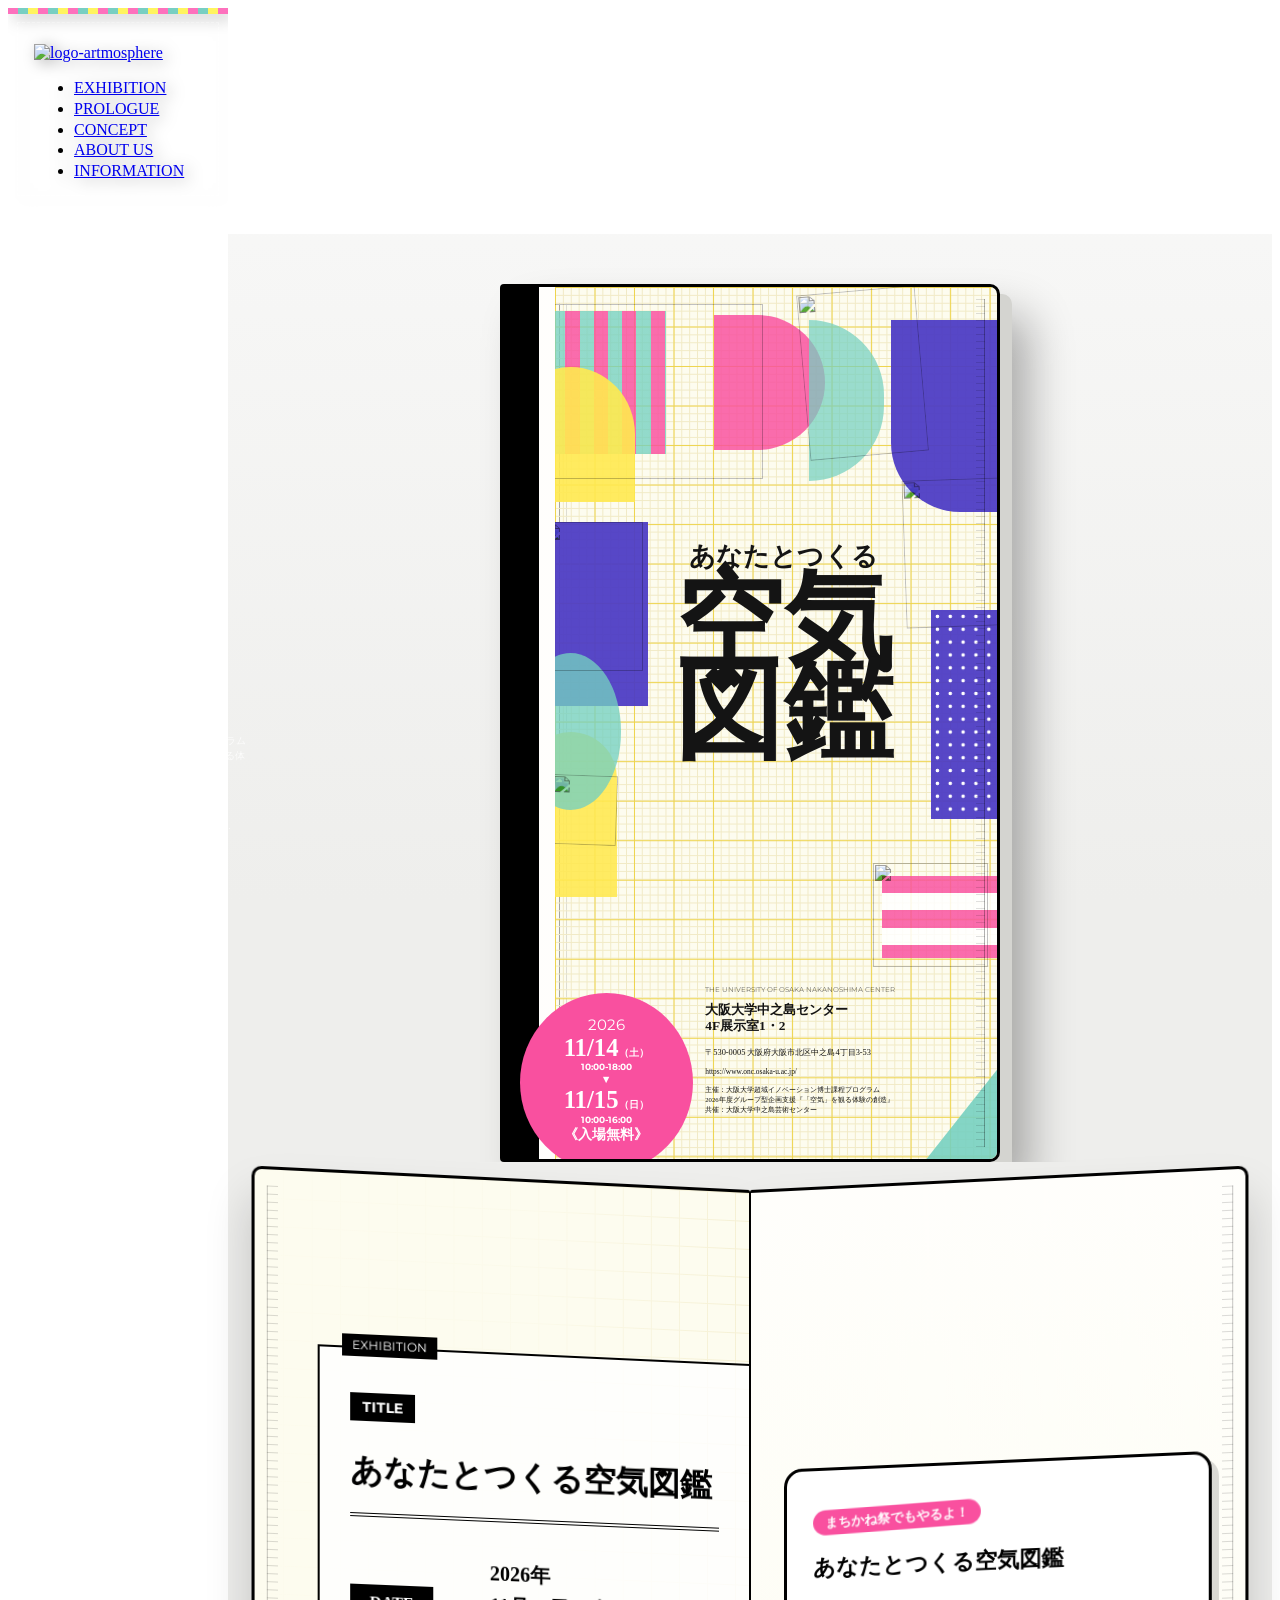
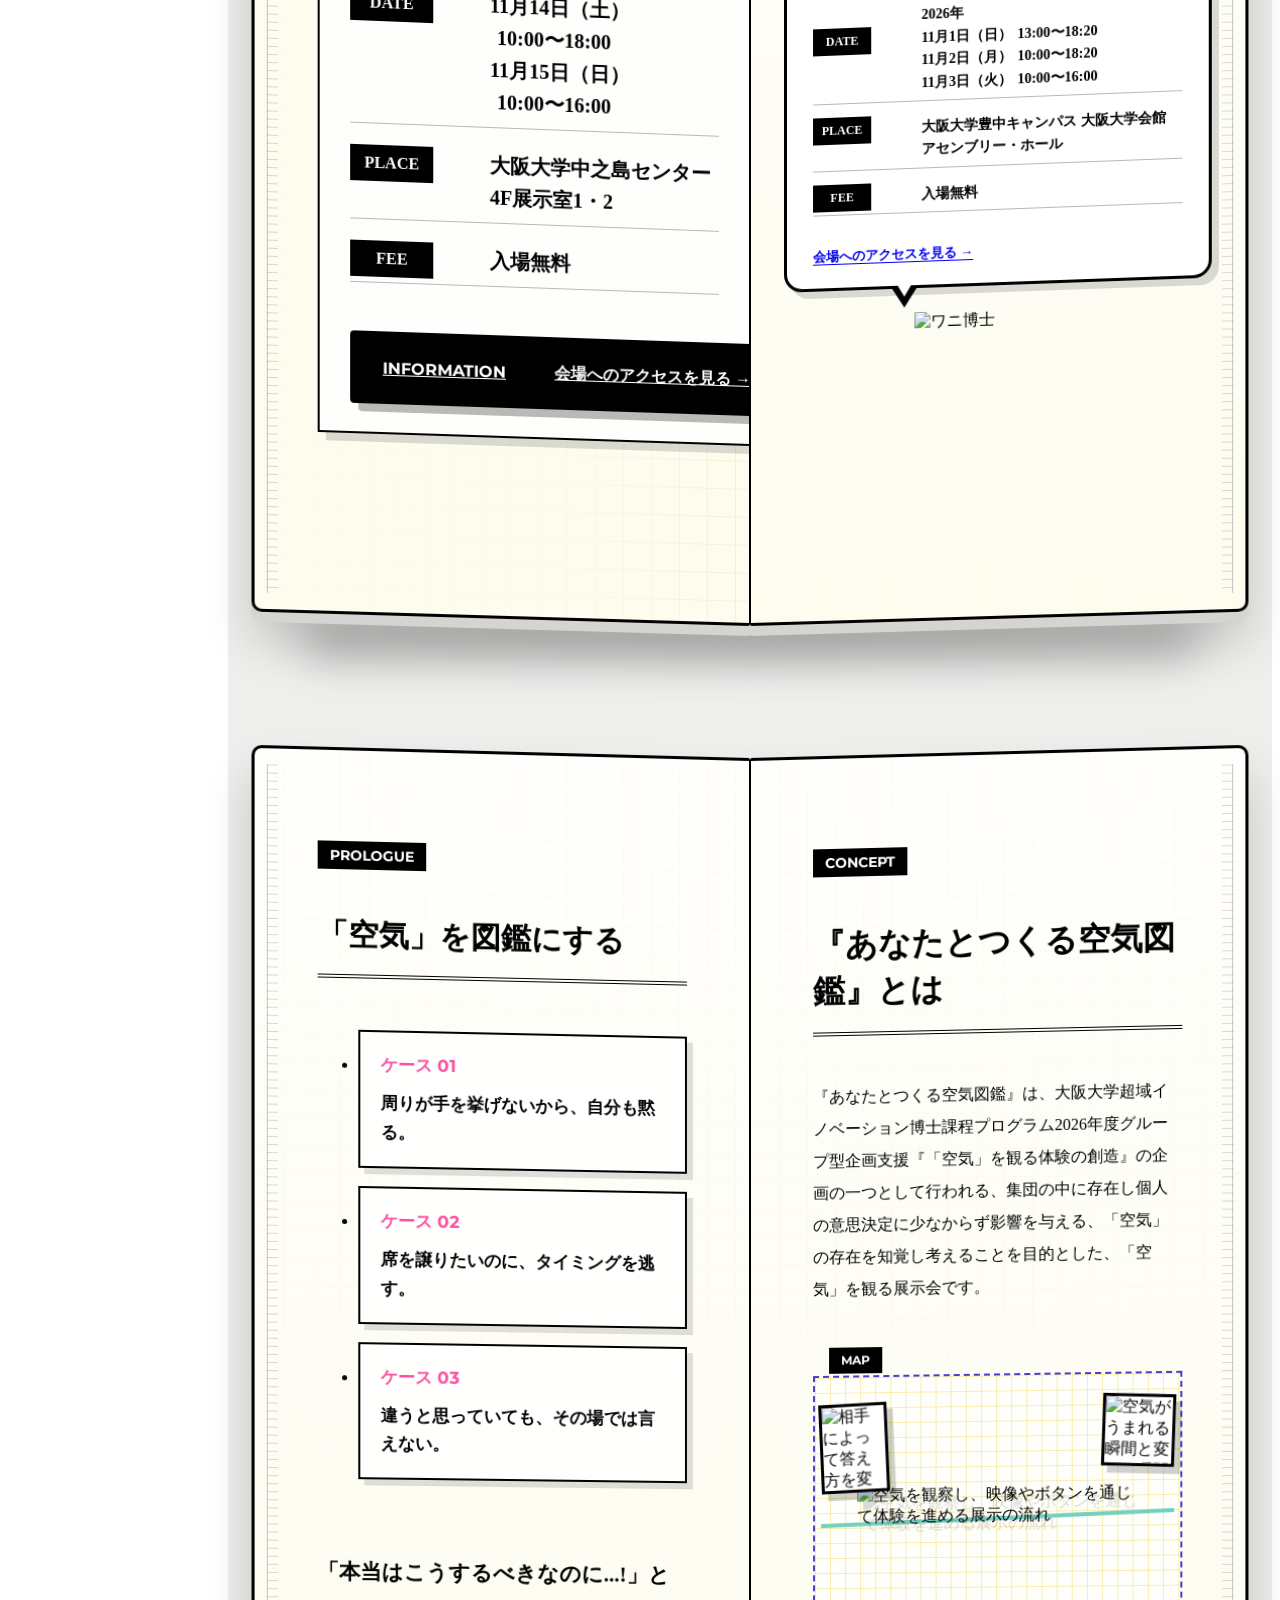
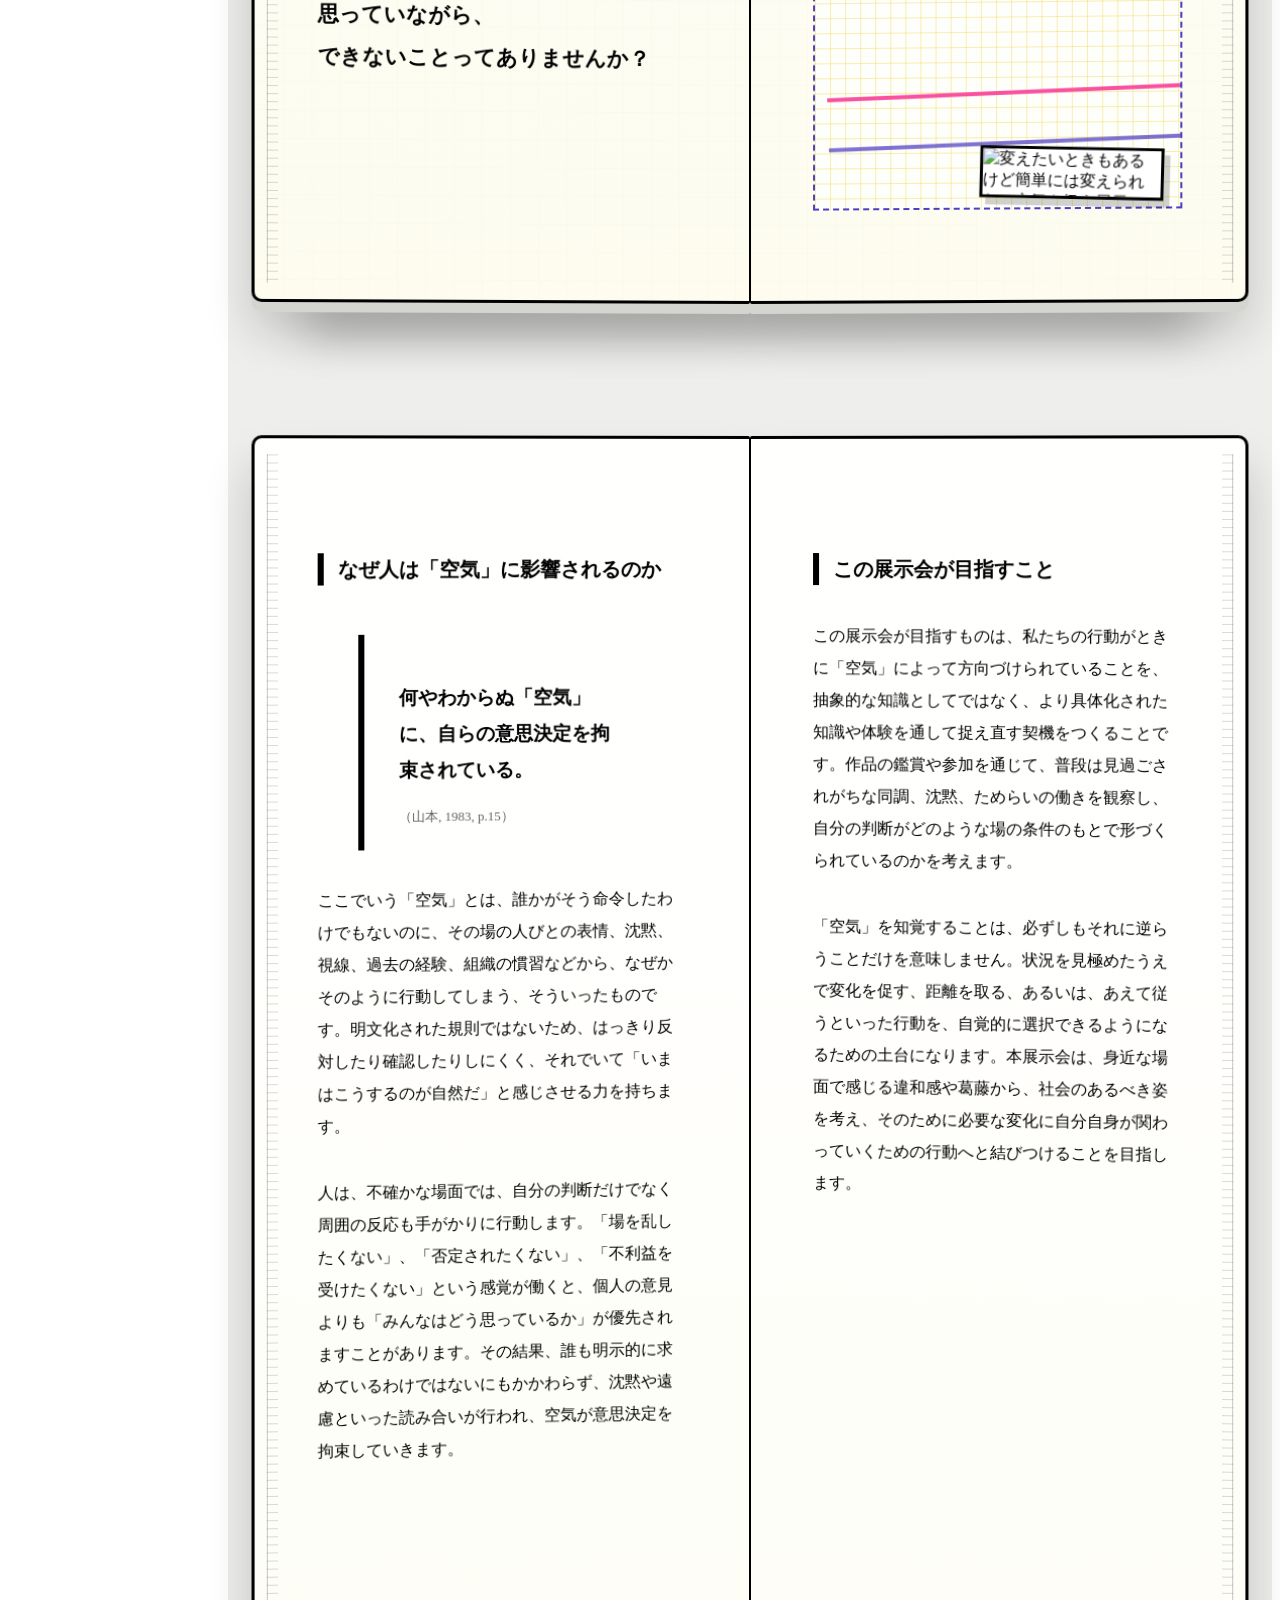
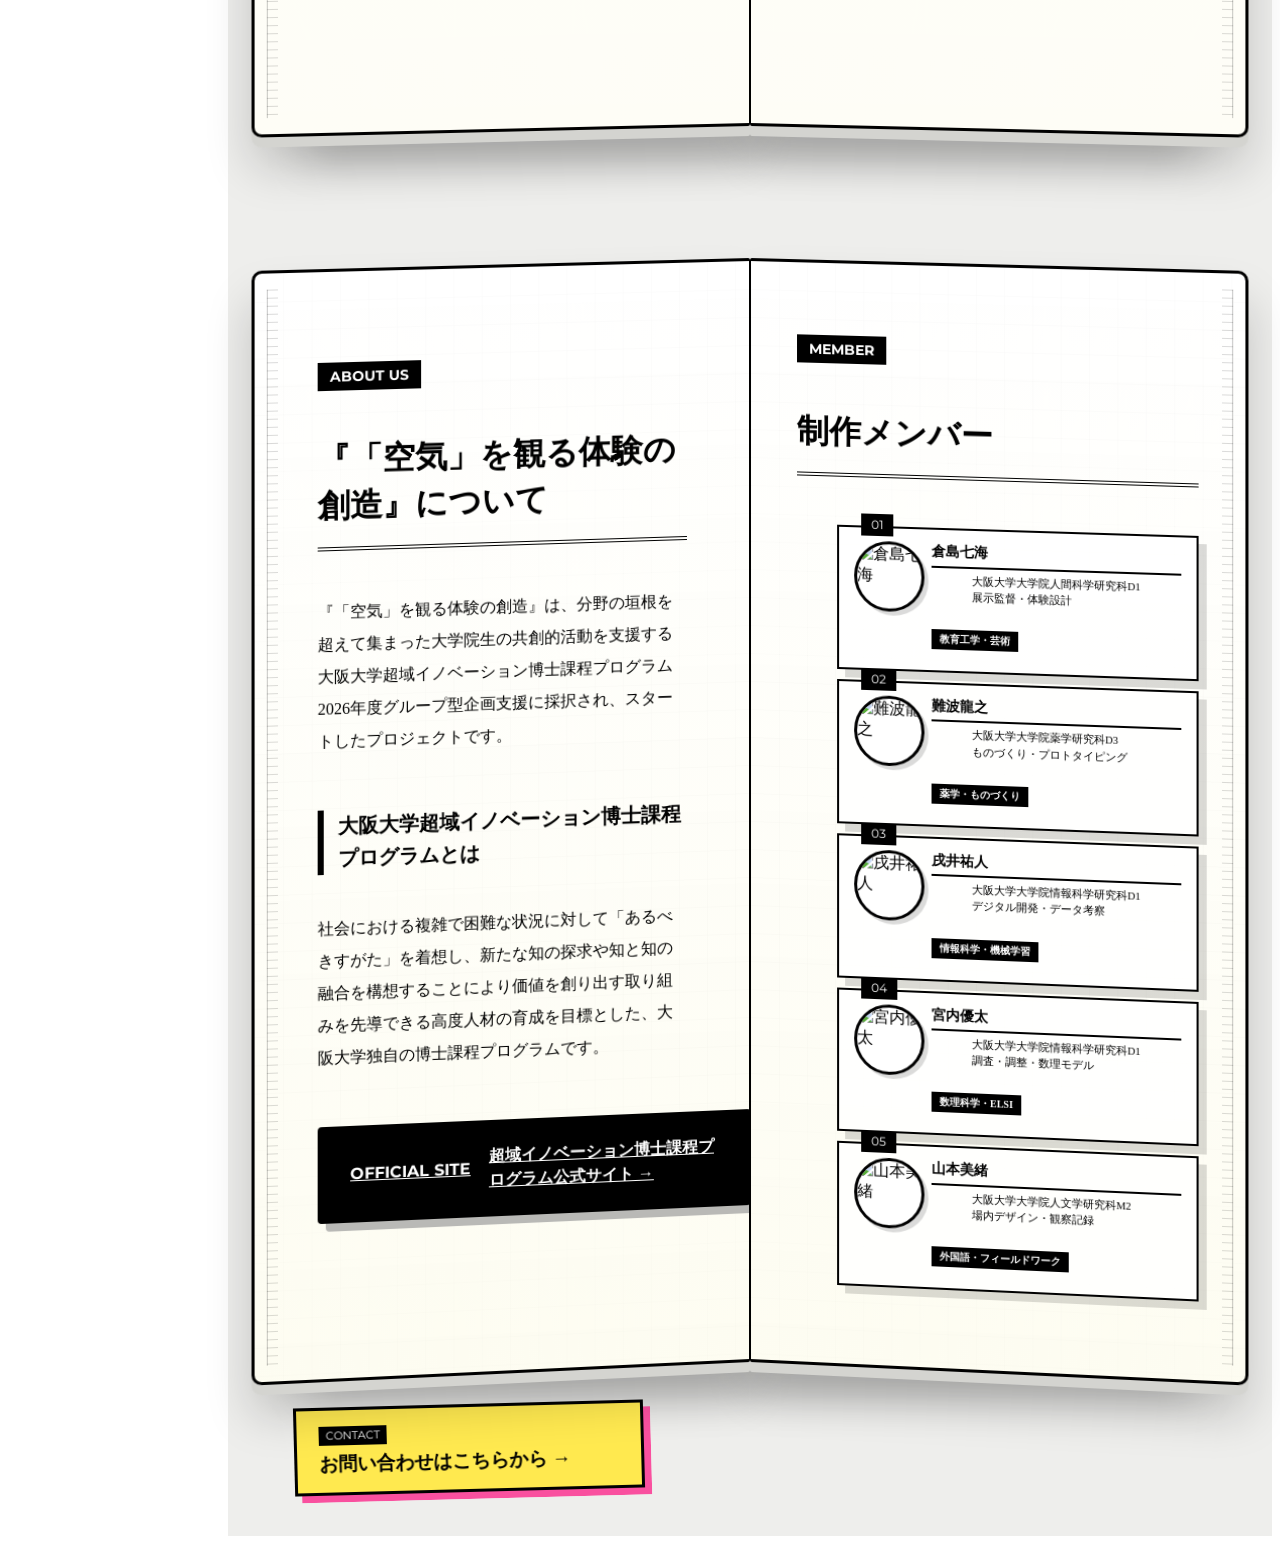
==== index.html @ 4d1f0ad1 "Update exhibition info and responsive layout" ====
<!DOCTYPE html>

<html>

    <head>
        <meta charset = "UTF-8">
        <title> あなたとつくる空気図鑑-トップページ-</title>
        <meta name = "description" content = "グループ型企画支援『「空気」を観る体験の創造』で開催する展示会「あなたとつくる空気図鑑」告知用HPのトップページです。2026年11月14日10:00〜18:00、15日10:00〜16:00、大阪大学中之島センター4F展示室1・2にて入場無料で開催します。">
        <meta name = "viewport" content = "width=device-width">
        <script src = "./js/scroll-reveal.js"></script>
        <script src = "./js/upcoming-event.js" defer></script>
        <link href = "./css/common.css" rel = "stylesheet">
        <link href = "./css/book.css" rel = "stylesheet">
        <link href = "./css/concept.css" rel = "stylesheet">
        <link href = "./css/index.css" rel = "stylesheet">
        <link rel = "preconnect" href = "https://fonts.googleapis.com">
        <link rel = "preconnect" href = "https://fonts.gstatic.com" crossorigin>
        <link href = "https://fonts.googleapis.com/css2?family=Montserrat:wght@700&display=swap" rel = "stylesheet">
    </head>

    <body>
        <header class = "header">
            <div class = "header-inner">
                <a class = "header-logo" href = "./index.html">
                    <img src = "./images/common/logo.png" alt = "logo-artmosphere">
                </a>
                <div class = "header-menu">
                    <nav class = "menu">
                        <ul>
                            <li><a href = "#exhibition">EXHIBITION</a></li>
                            <li><a href = "#prologue">PROLOGUE</a></li>
                            <li><a href = "#concept">CONCEPT</a></li>
                            <li><a href = "#about">ABOUT US</a></li>
                            <li><a href = "./info.html">INFORMATION</a></li>
                        </ul>
                    </nav>
                </div>
            </div>
        </header>
        <main class = "main has-open-book">
            <!-- 表紙。本のページの形は保ったまま、中身を告知ポスターの版面にしている -->
            <div class = "first-view">
                <div class = "book-page poster-page">
                    <div class = "poster-art" aria-hidden = "true">
                        <span class = "poster-shape shape-top-stripe"></span>
                        <span class = "poster-shape shape-top-yellow"></span>
                        <span class = "poster-shape shape-top-pink"></span>
                        <span class = "poster-shape shape-top-teal"></span>
                        <span class = "poster-shape shape-top-purple"></span>
                        <span class = "poster-shape shape-left-purple"></span>
                        <span class = "poster-shape shape-left-teal"></span>
                        <span class = "poster-shape shape-left-yellow"></span>
                        <span class = "poster-shape shape-right-dots"></span>
                        <span class = "poster-shape shape-bottom-stripe"></span>
                        <span class = "poster-shape shape-bottom-teal"></span>
                        <figure class = "poster-figure figure-crowd">
                            <img src = "./images/index/ピンク 黄色 紫 ポップ カラフル 子供向け 工作 アート展 ポスター A3.png" alt = "">
                        </figure>
                        <figure class = "poster-figure figure-raised-hands">
                            <img src = "./images/index/ピンク 黄色 紫 ポップ カラフル 子供向け 工作 アート展 ポスター A3 (1).png" alt = "">
                        </figure>
                        <figure class = "poster-figure figure-stairs">
                            <img src = "./images/index/ピンク 黄色 紫 ポップ カラフル 子供向け 工作 アート展 ポスター A3 (2).png" alt = "">
                        </figure>
                        <figure class = "poster-figure figure-phone">
                            <img src = "./images/index/ピンク 黄色 紫 ポップ カラフル 子供向け 工作 アート展 ポスター A3 (3).png" alt = "">
                        </figure>
                        <figure class = "poster-figure figure-sign">
                            <img src = "./images/index/ピンク 黄色 紫 ポップ カラフル 子供向け 工作 アート展 ポスター A3 (4).png" alt = "">
                        </figure>
                        <figure class = "poster-figure figure-line">
                            <img src = "./images/index/ピンク 黄色 紫 ポップ カラフル 子供向け 工作 アート展 ポスター A3 (5).png" alt = "">
                        </figure>
                    </div>
                    <h1 class = "poster-title">
                        <span class = "poster-title-small">あなたとつくる</span>
                        <span class = "poster-title-main">
                            <span>空</span>
                            <span>気</span>
                            <span>図</span>
                            <span>鑑</span>
                        </span>
                    </h1>
                    <div class = "poster-bottom">
                        <div class = "upcoming-event" hidden>
                            <span class = "upcoming-event-label">NEXT EVENT</span>
                            <strong class = "upcoming-event-title"></strong>
                            <span class = "upcoming-event-countdown"></span>
                        </div>
                        <div class = "poster-date">
                            <span class = "poster-date-year">2026</span>
                            <span class = "poster-date-day">11/14<small>（土）</small></span>
                            <span class = "poster-date-time">10:00-18:00</span>
                            <span class = "poster-date-arrow" aria-hidden = "true">▼</span>
                            <span class = "poster-date-day">11/15<small>（日）</small></span>
                            <span class = "poster-date-time">10:00-16:00</span>
                            <span class = "poster-date-free">《入場無料》</span>
                        </div>
                        <div class = "poster-info">
                            <p class = "poster-info-en">THE UNIVERSITY OF OSAKA NAKANOSHIMA CENTER</p>
                            <p class = "poster-info-venue">大阪大学中之島センター<br>4F展示室1・2</p>
                            <p class = "poster-info-address">〒530-0005 大阪府大阪市北区中之島4丁目3-53</p>
                            <p class = "poster-info-url">https://www.onc.osaka-u.ac.jp/</p>
                            <p class = "poster-info-host">主催：大阪大学超域イノベーション博士課程プログラム<br>
                                2026年度グループ型企画支援『「空気」を観る体験の創造』<br>
                                共催：大阪大学中之島芸術センター</p>
                        </div>
                    </div>
                </div>
            </div>
            <section class = "open-book-sequence integrated-book concept-book" aria-label = "展示会の概要">
                <!-- メインの告知。data-primary が付いた回をカウントダウンの対象にする -->
                <article class = "book-spread event-spread" id = "exhibition">
                    <div class = "spread-page spread-page-left event-main-page" id = "event-final" data-primary
                         data-event-name = "あなたとつくる空気図鑑" data-start-date = "2026-11-14" data-end-date = "2026-11-15">
                        <div class = "book-card info-text" data-tag = "EXHIBITION">
                            <p class = "page-label"><strong>TITLE</strong></p>
                            <h2 class = "book-heading">あなたとつくる空気図鑑</h2>
                            <dl class = "spec-list">
                                <div>
                                    <dt>DATE</dt>
                                    <dd><span class = "date-label">2026年<br>11月14日（土）</span><span class = "date-time">10:00〜18:00</span><br>
                                        <span class = "date-label">11月15日（日）</span><span class = "date-time">10:00〜16:00</span></dd>
                                </div>
                                <div>
                                    <dt>PLACE</dt>
                                    <dd>大阪大学中之島センター 4F展示室1・2</dd>
                                </div>
                                <div>
                                    <dt>FEE</dt>
                                    <dd>入場無料</dd>
                                </div>
                            </dl>
                            <a class = "stamp-link" href = "./info.html#venue-nakanoshima">
                                <span>INFORMATION</span>
                                <strong>会場へのアクセスを見る</strong>
                            </a>
                        </div>
                    </div>
                    <!-- サブの告知。メインの次のページに、ワニ博士の吹き出しとして配置する -->
                    <div class = "spread-page spread-page-right event-sub-page" id = "event-second"
                         data-event-name = "ワニ博士！「空気」について教えて！ in まちかね祭" data-start-date = "2026-11-01" data-end-date = "2026-11-03">
                        <div class = "sub-event">
                            <div class = "sub-event-balloon">
                                <p class = "sub-event-shout">まちかね祭でもやるよ！</p>
                                <h2 class = "sub-event-title">あなたとつくる空気図鑑</h2>
                                <dl class = "spec-list">
                                    <div>
                                        <dt>DATE</dt>
                                        <dd><span class = "date-label">2026年 <br> 11月1日（日）</span><span class = "date-time">13:00〜18:20</span><br>
                                            <span class = "date-label">11月2日（月）</span><span class = "date-time">10:00〜18:20</span><br>
                                            <span class = "date-label">11月3日（火）</span><span class = "date-time">10:00〜16:00</span></dd>
                                    </div>
                                    <div>
                                        <dt>PLACE</dt>
                                        <dd>大阪大学豊中キャンパス 大阪大学会館 アセンブリー・ホール</dd>
                                    </div>
                                    <div>
                                        <dt>FEE</dt>
                                        <dd>入場無料</dd>
                                    </div>
                                </dl>
                                <a class = "text-link" href = "./info.html#venue-toyonaka">会場へのアクセスを見る →</a>
                            </div>
                            <img class = "sub-event-character" src = "./images/index/dr_wani_cap_and_gown.png" alt = "ワニ博士">
                        </div>
                    </div>
                </article>
                <article class = "book-spread prologue-concept-spread" id = "prologue">
                    <div class = "spread-page spread-page-left lead-page">
                        <p class = "page-label"><strong>PROLOGUE</strong></p>
                        <h2 class = "book-heading">「空気」を図鑑にする</h2>
                        <ul class = "air-note-list">
                            <li>
                                <span><strong>ケース 01</strong></span>
                                <strong>周りが手を挙げないから、自分も黙る。</strong>
                            </li>
                            <li>
                                <span><strong>ケース 02</strong></span>
                                <strong>席を譲りたいのに、タイミングを逃す。</strong>
                            </li>
                            <li>
                                <span><strong>ケース 03</strong></span>
                                <strong>違うと思っていても、その場では言えない。</strong>
                            </li>
                        </ul>
                        <div class = "lead-text">
                            <p>「本当はこうするべきなのに...!」と思っていながら、<br>できないことってありませんか？</p>
                        </div>
                    </div>
                    <div class = "spread-page spread-page-right concept-overview" id = "concept">
                        <p class = "page-label"><strong>CONCEPT</strong></p>
                        <h2 class = "book-heading">『あなたとつくる空気図鑑』とは</h2>
                        <p class = "book-text">『あなたとつくる空気図鑑』は、大阪大学超域イノベーション博士課程プログラム2026年度グループ型企画支援『「空気」を観る体験の創造』の企画の一つとして行われる、集団の中に存在し個人の意思決定に少なからず影響を与える、「空気」の存在を知覚し考えることを目的とした、「空気」を観る展示会です。</p>
                        <div class = "concept-map" aria-label = "展示体験の流れ">
                            <p class = "concept-map-label">MAP</p>
                            <img class = "concept-map-flow" src = "./images/concept/02_experience_flow.png" alt = "空気を観察し、映像やボタンを通じて体験を進める展示の流れ">
                            <img class = "concept-map-card concept-map-card-message" src = "./images/concept/ChatGPT Image 2026年9月3日 20_09_46 (1).png" alt = "相手によって答え方を変える空気を扱うメッセージ展示">
                            <img class = "concept-map-card concept-map-card-change" src = "./images/concept/ChatGPT Image 2026年9月3日 20_09_46 (2).png" alt = "変えたいときもあるけど簡単には変えられない空気を扱う展示">
                            <img class = "concept-map-card concept-map-card-birth" src = "./images/concept/ChatGPT Image 2026年9月3日 20_09_48 (3).png" alt = "空気がうまれる瞬間と変わる瞬間を扱う人形展示">
                        </div>
                    </div>
                </article>
                <article class = "book-spread concept-detail-spread">
                    <div class = "spread-page spread-page-left concept-scene concept-why">
                        <h2 class = "book-subheading">なぜ人は「空気」に影響されるのか</h2>
                        <blockquote class = "book-quote">
                            <p>何やわからぬ「空気」に、自らの意思決定を拘束されている。</p>
                            <cite>（山本, 1983, p.15）</cite>
                        </blockquote>
                        <p class = "book-text">ここでいう「空気」とは、誰かがそう命令したわけでもないのに、その場の人びとの表情、沈黙、視線、過去の経験、組織の慣習などから、なぜかそのように行動してしまう、そういったものです。明文化された規則ではないため、はっきり反対したり確認したりしにくく、それでいて「いまはこうするのが自然だ」と感じさせる力を持ちます。</p>
                        <p class = "book-text">人は、不確かな場面では、自分の判断だけでなく周囲の反応も手がかりに行動します。「場を乱したくない」、「否定されたくない」、「不利益を受けたくない」という感覚が働くと、個人の意見よりも「みんなはどう思っているか」が優先されますことがあります。その結果、誰も明示的に求めているわけではないにもかかわらず、沈黙や遠慮といった読み合いが行われ、空気が意思決定を拘束していきます。</p>
                    </div>
                    <div class = "spread-page spread-page-right concept-scene concept-aim">
                        <h2 class = "book-subheading">この展示会が目指すこと</h2>
                        <p class = "book-text">この展示会が目指すものは、私たちの行動がときに「空気」によって方向づけられていることを、抽象的な知識としてではなく、より具体化された知識や体験を通して捉え直す契機をつくることです。作品の鑑賞や参加を通じて、普段は見過ごされがちな同調、沈黙、ためらいの働きを観察し、自分の判断がどのような場の条件のもとで形づくられているのかを考えます。</p>
                        <p class = "book-text">「空気」を知覚することは、必ずしもそれに逆らうことだけを意味しません。状況を見極めたうえで変化を促す、距離を取る、あるいは、あえて従うといった行動を、自覚的に選択できるようになるための土台になります。本展示会は、身近な場面で感じる違和感や葛藤から、社会のあるべき姿を考え、そのために必要な変化に自分自身が関わっていくための行動へと結びつけることを目指します。</p>
                    </div>
                </article>
                <article class = "book-spread about-spread" id = "about">
                    <div class = "spread-page spread-page-left about-project-page">
                        <p class = "page-label"><strong>ABOUT US</strong></p>
                        <h2 class = "book-heading">『「空気」を観る体験の創造』について</h2>
                        <p class = "book-text">『「空気」を観る体験の創造』は、分野の垣根を超えて集まった大学院生の共創的活動を支援する大阪大学超域イノベーション博士課程プログラム2026年度グループ型企画支援に採択され、スタートしたプロジェクトです。</p>
                        <h3 class = "book-subheading">大阪大学超域イノベーション博士課程プログラムとは</h3>
                        <p class = "book-text">社会における複雑で困難な状況に対して「あるべきすがた」を着想し、新たな知の探求や知と知の融合を構想することにより価値を創り出す取り組みを先導できる高度人材の育成を目標とした、大阪大学独自の博士課程プログラムです。</p>
                        <a class = "stamp-link" href = "https://www.cbi.osaka-u.ac.jp/" target = "_blank" rel = "noopener noreferrer">
                            <span>OFFICIAL SITE</span>
                            <strong>超域イノベーション博士課程プログラム公式サイト</strong>
                        </a>
                    </div>
                    <div class = "spread-page spread-page-right about-members-page">
                        <p class = "page-label"><strong>MEMBER</strong></p>
                        <h2 class = "book-heading">制作メンバー</h2>
                        <ul class = "home-member-list">
                            <li class = "book-card home-member-card" data-tag = "01">
                                <img class = "member-photo member-photo-kurashima" src = "./images/member/ピンク 黄色 紫 ポップ カラフル 子供向け 工作 アート展 ポスター A3.png" alt = "倉島七海">
                                <dl>
                                    <dt>倉島七海</dt>
                                    <dd>大阪大学大学院人間科学研究科D1<br>展示監督・体験設計</dd>
                                </dl>
                                <p class = "major">教育工学・芸術</p>
                            </li>
                            <li class = "book-card home-member-card" data-tag = "02">
                                <img class = "member-photo member-photo-nanba" src = "./images/member/ピンク 黄色 紫 ポップ カラフル 子供向け 工作 アート展 ポスター A3 (2).png" alt = "難波龍之">
                                <dl>
                                    <dt>難波龍之</dt>
                                    <dd>大阪大学大学院薬学研究科D3<br>ものづくり・プロトタイピング</dd>
                                </dl>
                                <p class = "major">薬学・ものづくり</p>
                            </li>
                            <li class = "book-card home-member-card" data-tag = "03">
                                <img class = "member-photo member-photo-inui" src = "./images/member/ピンク 黄色 紫 ポップ カラフル 子供向け 工作 アート展 ポスター A3 (1).png" alt = "戌井祐人">
                                <dl>
                                    <dt>戌井祐人</dt>
                                    <dd>大阪大学大学院情報科学研究科D1<br>デジタル開発・データ考察</dd>
                                </dl>
                                <p class = "major">情報科学・機械学習</p>
                            </li>
                            <li class = "book-card home-member-card" data-tag = "04">
                                <img class = "member-photo member-photo-miyauchi" src = "./images/member/ピンク 黄色 紫 ポップ カラフル 子供向け 工作 アート展 ポスター A3 (4).png" alt = "宮内優太">
                                <dl>
                                    <dt>宮内優太</dt>
                                    <dd>大阪大学大学院情報科学研究科D1<br>調査・調整・数理モデル</dd>
                                </dl>
                                <p class = "major">数理科学・ELSI</p>
                            </li>
                            <li class = "book-card home-member-card" data-tag = "05">
                                <img class = "member-photo member-photo-yamamoto" src = "./images/member/ピンク 黄色 紫 ポップ カラフル 子供向け 工作 アート展 ポスター A3 (3).png" alt = "山本美緒">
                                <dl>
                                    <dt>山本美緒</dt>
                                    <dd>大阪大学大学院人文学研究科M2<br>場内デザイン・観察記録</dd>
                                </dl>
                                <p class = "major">外国語・フィールドワーク</p>
                            </li>
                        </ul>
                    </div>
                    <a class = "index-contact-link" href = "./info.html#contact">
                        <span>CONTACT</span>
                        <strong>お問い合わせはこちらから</strong>
                    </a>
                </article>
            </section>
        </main>
        <footer class = "footer">
            <p class = "footer-about-us">主催：<br>大阪大学超域イノベーション博士課程プログラム2026年度グループ型企画支援『「空気」を観る体験の創造』<br>共催：<br>大阪大学中之島芸術センター</p>
            <p class = "copyright"><small>Copyright &copy; 2026 あなたとつくる空気図鑑 All rights reserved.</small></p>
        </footer>
    </body>

</html>
---- css/book.css ----
@charset "utf-8";

/* ==========================================================
   book.css — サイト共通レイアウト・デザインシステム

   「本を1ページずつめくる」というトップページの世界観を
   全ページで共有するための土台。

   読み込み順は必ず   common.css → book.css → 各ページ個別CSS
   （個別CSSでここの値を上書きできるようにするため）
   ========================================================== */

:root {
  --ink: #000000;
  --paper: #ffffff;
  --shade: #d4d4d0;
  --shade-strong: #b9b9b6;
  --sidebar-width: 220px;
  /* 栞の切り欠き（V字）の深さと、栞の先端を床から浮かせる高さ */
  --ribbon-notch: 26px;
  --ribbon-gap: 20px;
}

/* ==========================================================
   1. header — 左端に垂れ下がる「栞」に変換

   上辺は本の天から出ているので切らず、下端だけ栞特有の V字に切る。
   clip-path は box-shadow も切り落とすため、影は
   形に追従する filter: drop-shadow() で付ける。
   ========================================================== */

.header {
  top: 0;
  right: auto;
  bottom: var(--ribbon-gap);
  width: var(--sidebar-width);
  clip-path: polygon(
    0 0,
    100% 0,
    100% 100%,
    50% calc(100% - var(--ribbon-notch)),
    0 100%
  );
  filter: drop-shadow(5px 3px 8px rgba(0, 0, 0, 0.34));
}

/* 天面のストライプ（ポスターの配色を引く） */
.header::after {
  content: "";
  position: absolute;
  top: 0;
  left: 0;
  right: 0;
  height: 6px;
  background-image: repeating-linear-gradient(
    90deg,
    #fd71bd 0 10px,
    #78cfc2 10px 20px,
    #fff45f 20px 30px
  );
}

/* 栞に刷られた破線の枠。下辺は切り欠きに掛からない位置で止める */
.header::before {
  content: "";
  position: absolute;
  top: 14px;
  right: 9px;
  bottom: calc(var(--ribbon-notch) + 12px);
  left: 9px;
  border: 1px dashed rgba(255, 255, 255, 0.3);
  pointer-events: none;
}

.header-inner {
  width: 100%;
  height: 100%;
  margin-left: 0;
  margin-right: 0;
  padding: 36px 26px;
  flex-direction: column;
  justify-content: flex-start;
  align-items: flex-start;
  gap: 44px;
}

.header-logo {
  width: 164px;
}

.header-menu,
.menu,
.menu ul {
  width: 100%;
}

.menu ul {
  flex-direction: column;
  gap: 28px;
}

.menu ul li {
  margin-left: 0;
  margin-right: 0;
}

.menu ul li a {
  display: block;
  line-height: 1.3;
}

/* 現在表示中のページを示す */
.menu ul li a[aria-current="page"] {
  padding-left: 10px;
  border-left: 4px solid var(--paper);
}

/* ==========================================================
   2. main — 本を置いた机の面
   ========================================================== */

.main {
  --book-width: min(760px, calc(100% - 88px));
  margin-left: var(--sidebar-width);
  padding-top: 0;
  padding-bottom: 56px;
  background-color: #eeeeec;
  background-image:
    linear-gradient(rgba(255, 255, 255, 0.72), rgba(238, 238, 236, 0.9)),
    url(../images/index/bg_index.png);
  background-repeat: no-repeat;
  background-position: top center;
  background-size: cover;
  background-attachment: fixed;
}

/* ==========================================================
   3. footer — サイドバー下部に溶け込ませる
   ========================================================== */

/* 栞の内側、V字の切り欠きより上に収める */
.footer {
  position: fixed;
  left: 0;
  bottom: var(--ribbon-gap);
  z-index: 11;
  width: var(--sidebar-width);
  margin-left: 0;
  padding: 0 26px calc(var(--ribbon-notch) + 12px);
  align-items: flex-start;
  color: rgba(255, 255, 255, 0.78);
  background-color: transparent;
  text-align: left;
}

.footer-about-us {
  margin-top: 0;
  font-size: 9.5px;
  line-height: 1.55;
}

.copyright {
  margin-top: 12px;
  font-size: 9px;
  line-height: 1.5;
}

/* ==========================================================
   4. .book-page — 本の1ページを表す基本パネル
      左に背表紙、右に紙の重なり、下に影。
      縦に並べると1冊の本に見えるよう -3px で継いでいく。
   ========================================================== */

.book-page {
  width: var(--book-width);
  margin: -3px auto 0;
  padding: 78px 64px 86px 82px;
  position: relative;
  background-color: var(--paper);
  background-image:
    linear-gradient(90deg, var(--ink) 0 36px, rgba(255, 255, 255, 0.82) 36px 52px, transparent 52px),
    linear-gradient(rgba(255, 255, 255, 0.78), rgba(255, 255, 255, 0.84)),
    url(../images/index/bg_index.png);
  background-repeat: no-repeat;
  background-position: left top, center, center;
  background-size: auto, cover, cover;
  border: 3px solid var(--ink);
  border-radius: 0 10px 10px 4px;
  box-shadow:
    12px 10px 0 var(--shade),
    28px 32px 46px rgba(0, 0, 0, 0.26);
}

/* 背表紙側の折り目 */
.book-page::before {
  content: "";
  position: absolute;
  top: 16px;
  bottom: 16px;
  left: 58px;
  width: 1px;
  background-color: rgba(0, 0, 0, 0.34);
  box-shadow: 7px 0 0 rgba(0, 0, 0, 0.12);
}

/* 小口（右端の紙の重なり） */
.book-page::after {
  content: "";
  position: absolute;
  top: 12px;
  right: 12px;
  bottom: 12px;
  width: 8px;
  border-right: 1px solid rgba(0, 0, 0, 0.3);
  background-image: repeating-linear-gradient(
    to bottom,
    rgba(0, 0, 0, 0.12) 0,
    rgba(0, 0, 0, 0.12) 1px,
    transparent 1px,
    transparent 7px
  );
}

/* 中身を背表紙・小口より前面に */
.book-page > * {
  position: relative;
  z-index: 1;
}

/* ==========================================================
   5. .book-spread — 開いた本の見開き
      1ページは表紙と同じ幅・高さの基準にし、見開き全体は2ページ分。
   ========================================================== */

@media (min-width: 901px) {
  .main.has-open-book {
    --book-width: min(760px, calc((100vw - var(--sidebar-width) - 72px) / 2));
  }
}

.open-book-sequence {
  padding: 28px 24px 118px;
  display: grid;
  gap: 132px;
  perspective: 1800px;
}

.book-spread {
  width: fit-content;
  min-height: max(640px, calc(100svh - 28px));
  margin: 0 auto;
  position: relative;
  display: grid;
  grid-template-columns: var(--book-width) var(--book-width);
  transform-style: preserve-3d;
}

/* 綴じ目 */
.book-spread::before {
  content: "";
  position: absolute;
  top: 12px;
  bottom: 12px;
  left: 50%;
  z-index: 3;
  width: 34px;
  pointer-events: none;
  background-image:
    linear-gradient(to right, rgba(0, 0, 0, 0.2), transparent 46%),
    linear-gradient(to left, rgba(0, 0, 0, 0.16), transparent 46%),
    linear-gradient(to right, rgba(255, 255, 255, 0.1), transparent 50%);
  transform: translateX(-50%);
}

/* 本全体の落ち影 */
.book-spread::after {
  content: "";
  position: absolute;
  right: 22px;
  bottom: -28px;
  left: 22px;
  z-index: -1;
  height: 34px;
  background-color: rgba(0, 0, 0, 0.28);
  filter: blur(22px);
  transform: scaleX(0.94);
}

.spread-page {
  min-height: max(640px, calc(100svh - 28px));
  padding: 76px 62px 82px;
  position: relative;
  overflow: hidden;
  display: flex;
  flex-direction: column;
  background-color: var(--spread-paper, #fdfcef);
  background-image:
    linear-gradient(rgba(255, 255, 255, 0.8), rgba(253, 252, 239, 0.86)),
    linear-gradient(to right, var(--spread-grid, #f1eac6) 1px, transparent 1px),
    linear-gradient(to bottom, var(--spread-grid, #f1eac6) 1px, transparent 1px);
  background-size: 100% 100%, 28px 28px, 28px 28px;
  border: 3px solid var(--ink);
  box-shadow:
    0 10px 0 var(--shade),
    0 30px 46px rgba(0, 0, 0, 0.18);
}

.spread-page > * {
  position: relative;
  z-index: 1;
}

.spread-page-left {
  border-right-width: 1px;
  border-radius: 10px 2px 2px 10px;
  transform-origin: right center;
  transform: rotateY(2deg);
}

.spread-page-right {
  border-left-width: 1px;
  border-radius: 2px 10px 10px 2px;
  transform-origin: left center;
  transform: rotateY(-2deg);
}

.spread-page-left::after,
.spread-page-right::after {
  content: "";
  position: absolute;
  top: 16px;
  bottom: 16px;
  z-index: 0;
  width: 10px;
  pointer-events: none;
  background-image: repeating-linear-gradient(
    to bottom,
    rgba(0, 0, 0, 0.14) 0,
    rgba(0, 0, 0, 0.14) 1px,
    transparent 1px,
    transparent 8px
  );
}

.spread-page-left::after {
  left: 12px;
  border-left: 1px solid rgba(0, 0, 0, 0.22);
}

.spread-page-right::after {
  right: 12px;
  border-right: 1px solid rgba(0, 0, 0, 0.22);
}

@media (max-width: 1100px) {
  .book-spread {
    width: fit-content;
  }

  .spread-page {
    padding: 54px 38px 62px;
  }
}

@media (max-width: 900px) {
  .open-book-sequence {
    padding-top: 72px;
    gap: 88px;
  }

  .book-spread {
    width: var(--book-width);
    min-height: auto;
    grid-template-columns: minmax(0, 1fr);
  }

  .book-spread::before {
    display: none;
  }

  .spread-page {
    min-height: auto;
    padding: 44px 28px 54px;
    transform: none;
  }

  .spread-page-left {
    border-right-width: 3px;
    border-bottom-width: 1px;
    border-radius: 10px 10px 2px 2px;
  }

  .spread-page-right {
    border-top-width: 1px;
    border-left-width: 3px;
    border-radius: 2px 2px 10px 10px;
  }

  .spread-page-left::after,
  .spread-page-right::after {
    display: none;
  }
}

@media (max-width: 700px) {
  .open-book-sequence {
    padding: 58px 10px 76px;
    gap: 62px;
  }

  .book-spread {
    width: calc(100% - 20px);
  }

  .spread-page {
    padding: 46px 24px 52px 32px;
    box-shadow:
      8px 8px 0 var(--shade),
      18px 24px 34px rgba(0, 0, 0, 0.22);
  }
}

@media (max-width: 520px) {
  .open-book-sequence {
    padding-right: 6px;
    padding-left: 6px;
  }

  .book-spread {
    width: calc(100% - 10px);
  }

  .spread-page {
    padding: 42px 18px 48px 24px;
  }
}

/* ==========================================================
   6. ページ内で使い回す部品
   ========================================================== */

/* 黒帯の小ラベル（ENTRY 02 / CONCEPT など） */
.page-label {
  width: fit-content;
  margin-bottom: 18px;
  padding: 7px 12px;
  color: var(--paper);
  background-color: var(--ink);
  font-family: 'Montserrat', sans-serif;
  font-size: 14px;
  line-height: 1;
}

/* 二重罫線の大見出し */
.book-heading {
  padding-bottom: 18px;
  font-size: 32px;
  line-height: 1.45;
  border-bottom: 4px double var(--ink);
}

/* 中見出し */
.book-subheading {
  margin-top: 38px;
  padding-left: 14px;
  font-size: 20px;
  line-height: 1.6;
  border-left: 6px solid var(--ink);
}

/* 本文 */
.book-text {
  margin-top: 18px;
  line-height: 2;
}

/* 図鑑の「標本カード」風の白パネル。data-tag で見出しタグを付けられる */
.book-card {
  padding: 30px 30px 28px;
  position: relative;
  background-color: rgba(255, 255, 255, 0.82);
  border: 2px solid var(--ink);
  box-shadow: 8px 8px 0 rgba(0, 0, 0, 0.14);
}

.book-card[data-tag]::before {
  content: attr(data-tag);
  position: absolute;
  top: -14px;
  left: 22px;
  padding: 5px 10px;
  color: var(--paper);
  background-color: var(--ink);
  font-family: 'Montserrat', sans-serif;
  font-size: 12px;
  line-height: 1;
}

/* 本文中のリンク */
.text-link {
  text-decoration: underline;
  text-underline-offset: 3px;
  overflow-wrap: anywhere;
  transition: opacity 200ms ease;
}

.text-link:hover {
  opacity: 0.6;
}

/* 引用（図鑑の余白に書き添えた一節のイメージ） */
.book-quote {
  margin-top: 32px;
  padding: 26px 28px 24px 34px;
  background-color: rgba(255, 255, 255, 0.72);
  border-left: 6px solid var(--ink);
}

.book-quote p {
  font-size: 19px;
  line-height: 1.9;
  font-weight: bold;
}

.book-quote cite {
  margin-top: 14px;
  display: block;
  font-size: 13px;
  font-style: normal;
  color: rgba(0, 0, 0, 0.62);
}

/* 黒地のリンクボタン（ハードシャドウ付き） */
.stamp-link {
  width: 100%;
  margin: 48px 0 0;
  padding: 22px 30px;
  display: flex;
  justify-content: space-between;
  align-items: center;
  gap: 18px;
  color: var(--paper);
  background-color: var(--ink);
  border: 2px solid var(--ink);
  border-radius: 4px;
  box-shadow: 8px 8px 0 var(--shade-strong);
  transition: transform 300ms ease, box-shadow 300ms ease;
}

.stamp-link span {
  font-family: 'Montserrat', sans-serif;
  font-weight: bold;
  flex-shrink: 0;
}

.stamp-link strong {
  min-width: 0;
  line-height: 1.5;
}

.stamp-link strong::after {
  content: ' →';
}

.stamp-link:hover {
  transform: translateY(-6px);
  box-shadow: 12px 14px 0 var(--shade-strong);
}

/* 黒ラベル + 値 の定義リスト（日時・会場など） */
.spec-list {
  margin-top: 24px;
  display: grid;
  gap: 12px;
}

/* minmax(0, 1fr) にしないと、URL のような分割できない長い文字列で
   列が min-content まで広がり、画面から溢れる */
.spec-list div {
  display: grid;
  grid-template-columns: 82px minmax(0, 1fr);
  align-items: baseline;
  border-bottom: 1px solid rgba(0, 0, 0, 0.28);
}

/* 「モノレール」のようにラベルが長い場合の幅広版 */
.spec-list-wide div {
  grid-template-columns: 138px minmax(0, 1fr);
}

.spec-list dt {
  padding: 9px 10px;
  color: var(--paper);
  background-color: var(--ink);
  font-weight: bold;
  text-align: center;
}

.spec-list dd {
  padding: 9px 0 9px 16px;
  font-size: 20px;
  line-height: 1.6;
  font-weight: bold;
  overflow-wrap: break-word;
}

.date-label {
  display: inline-block;
  white-space: nowrap;
}

.date-time {
  display: inline-block;
  margin-left: 0.35em;
  white-space: nowrap;
}

/* ==========================================================
   6. レスポンシブ
      index.css と同じ 900 → 520 → 700 の順で記述する。
      （700 が最後にあるため、520 以下では 700 の値が優先される）
   ========================================================== */

@media (max-width: 900px) {
  .main {
    --book-width: min(640px, calc(100% - 48px));
  }

  .book-page {
    padding: 70px 46px 76px 68px;
  }

  .stamp-link {
    flex-direction: column;
    align-items: flex-start;
    gap: 10px;
    padding: 20px 24px;
  }
}

@media (max-width: 520px) {
  .main {
    --book-width: calc(100% - 32px);
  }

  .book-page {
    padding: 52px 24px 60px 54px;
  }

  .book-heading {
    font-size: 22px;
  }

  .book-subheading {
    margin-top: 30px;
    font-size: 17px;
  }

  .book-text {
    font-size: 15px;
  }

  .book-card {
    padding: 24px 20px 22px;
  }

  .book-quote {
    margin-top: 24px;
    padding: 20px 18px 18px 22px;
  }

  .book-quote p {
    font-size: 16px;
    line-height: 1.8;
  }

  .stamp-link {
    box-shadow: 6px 6px 0 var(--shade);
  }

  .spec-list div {
    grid-template-columns: 64px minmax(0, 1fr);
  }

  .spec-list-wide div {
    grid-template-columns: 92px minmax(0, 1fr);
  }

  .spec-list dt,
  .spec-list dd {
    font-size: 14px;
  }

  .spec-list dd {
    padding-left: 10px;
  }
}

@media (max-width: 700px) {
  /* 栞が細くなるので切り欠きも浅くする。
     --sidebar-width を上書きすれば header / footer / main の
     3 か所すべてに効く（それぞれ変数を参照しているため） */
  :root {
    --sidebar-width: 82px;
    --ribbon-notch: 15px;
    --ribbon-gap: 13px;
  }

  .header::before {
    top: 10px;
    right: 6px;
    left: 6px;
  }

  .header-inner {
    padding: 28px 10px;
    align-items: center;
    gap: 34px;
  }

  .header-logo {
    width: 64px;
  }

  .menu ul {
    align-items: flex-start;
    flex-wrap: nowrap;
    gap: 22px;
  }

  .menu ul li a {
    font-size: 9px;
    line-height: 1.2;
  }

  .menu ul li a[aria-current="page"] {
    padding-left: 5px;
    border-left-width: 2px;
  }

  .main {
    --book-width: calc(100% - 20px);
  }

  .footer {
    padding: 0 10px calc(var(--ribbon-notch) + 10px);
  }

  .footer-about-us {
    display: none;
  }

  .copyright {
    margin-top: 0;
    font-size: 9px;
  }

  .copyright small {
    display: none;
  }

  .copyright::before {
    content: "© 2026\A 空気図鑑";
    white-space: pre-line;
  }

  .book-page {
    padding: 48px 18px 56px 38px;
    border-left-width: 3px;
  }

  .book-page::before {
    left: 30px;
  }

  .book-heading {
    font-size: 20px;
  }

  .page-label {
    font-size: 12px;
  }

  .spec-list {
    gap: 10px;
  }
}

/* 幅は広いが縦が短いビューポート（小型ノートなど）では、
   栞の中でナビと footer が重なるので中身を詰める。
   サイドバーが 82px に細くなる 700px 以下には適用しない。 */
@media (min-width: 701px) and (max-height: 640px) {
  .header-inner {
    padding: 22px 26px;
    gap: 22px;
  }

  .header-logo {
    width: 122px;
  }

  .menu ul {
    gap: 17px;
  }

  .menu ul li a {
    font-size: 14px;
  }

  .footer-about-us {
    display: none;
  }
}
---- css/concept.css ----
@charset "utf-8";

/* ==========================================================
   concept.css — コンセプトページ固有
   レイアウトと部品は book.css を参照

   ■ イラストを見開き紙面の背景に敷く考え方
   イラストは 1536x1024（横 3 : 縦 2）の横長。本のページは縦長なので、
   cover で切り抜くと構図が崩れる。そこで
     ・幅いっぱい（100% auto）で紙面の下端に置く
     ・本文がある上側は白を強く、見せたい下側は薄く覆う（--veil）
     ・イラストのぶんだけ下の余白を空ける（--scene-space）

   --scene-space は「紙面の幅に対する下余白の比率」。
   イラストの高さは必ず紙面の幅 x 0.667 になるので、
     0.667 … 本文がイラストにまったく重ならない
     0.46  … イラストの上のほう（余白の多い部分）に本文が重なる
   イラストの構図に合わせて各ページで指定する。
   ※ padding-bottom の % は親要素の幅が基準になってしまうため、
     紙面の幅 var(--book-width) から計算している。
   ========================================================== */

.concept-book {
  --spread-paper: #fdfcef;
  --spread-grid: #f1eac6;
  --concept-pink: #f9509f;
  --concept-purple: #4e3ec4;
  --concept-teal: #74d0c0;
}

.concept-scene {
  padding-bottom: calc(var(--book-width) * var(--scene-space));
  background-repeat: no-repeat;
  /* 1層目=白い覆い, 2層目=イラスト */
  background-position: center, center bottom;
  background-size: 100% 100%, 100% auto;

  --veil: linear-gradient(
    to bottom,
    rgba(255, 255, 255, 0.92) 0%,
    rgba(255, 255, 255, 0.88) 38%,
    rgba(255, 255, 255, 0.62) 72%,
    rgba(255, 255, 255, 0.46) 100%
  );
}

/* 上半分が空白のイラストなので、本文を少し重ねる */
.concept-why {
  --scene-space: 0.46;
  background-image:
    var(--veil),
    url(../images/concept/bg_concept01.png);
}

/* 画面全体に絵が入っているイラストなので、本文は重ねない */
.concept-aim {
  --scene-space: 0.68;
  background-image:
    var(--veil),
    url(../images/concept/bg_concept02.png);
}

/* ==========================================================
   2. 体験MAP
   添付ポスター上部の会場MAPを、見開き紙面用に圧縮したコラージュ。
   ========================================================== */

.concept-map {
  min-height: 470px;
  margin-top: 26px;
  position: relative;
  isolation: isolate;
}

.concept-map::before {
  content: "";
  position: absolute;
  inset: 28px 0 8px;
  z-index: -2;
  background-color: rgba(255, 255, 255, 0.68);
  background-image:
    linear-gradient(to right, rgba(241, 220, 92, 0.46) 1px, transparent 1px),
    linear-gradient(to bottom, rgba(241, 220, 92, 0.46) 1px, transparent 1px);
  background-size: 15px 15px;
  border: 2px dashed var(--concept-purple);
}

.concept-map::after {
  content: "";
  position: absolute;
  top: 170px;
  right: 8px;
  left: 8px;
  z-index: -1;
  height: 4px;
  background-color: var(--concept-teal);
  box-shadow:
    0 174px 0 var(--concept-pink),
    0 224px 0 rgba(78, 62, 196, 0.72);
  transform: rotate(-2deg);
  transform-origin: center;
}

.concept-map-label {
  width: fit-content;
  margin: 0;
  padding: 7px 12px;
  position: absolute;
  top: 0;
  left: 16px;
  z-index: 8;
  color: var(--paper);
  background-color: var(--ink);
  font-family: 'Montserrat', sans-serif;
  font-size: 12px;
  line-height: 1;
  font-weight: bold;
}

.concept-map-flow {
  width: 76%;
  margin: 138px auto 0;
  position: relative;
  z-index: 2;
  display: block;
  filter: drop-shadow(6px 8px 0 rgba(0, 0, 0, 0.14));
}

.concept-map-card {
  position: absolute;
  z-index: 3;
  display: block;
  object-fit: cover;
  border: 3px solid var(--ink);
  background-color: #ffffff;
  box-shadow: 6px 7px 0 rgba(0, 0, 0, 0.18);
}

.concept-map-card-message {
  top: 56px;
  left: 2%;
  width: 17%;
  aspect-ratio: 3 / 4;
  object-position: 22% 8%;
  transform: rotate(-2.5deg);
}

.concept-map-card-change {
  right: 5%;
  bottom: 18px;
  width: 48%;
  aspect-ratio: 3.8 / 1;
  object-position: center center;
  transform: rotate(1.5deg);
}

.concept-map-card-birth {
  top: 50px;
  right: 2%;
  width: 18%;
  aspect-ratio: 1;
  object-position: 50% 14%;
  transform: rotate(2deg);
}

@media (max-width: 1100px) {
  .concept-map {
    min-height: 440px;
  }
}

@media (max-width: 700px) {
  .concept-map {
    min-height: 400px;
    margin: 28px -10px 0;
  }

  .concept-map::before {
    inset: 14px 0 8px;
  }

  .concept-map::after {
    top: 178px;
    right: 0;
    left: 0;
    box-shadow:
      0 100px 0 var(--concept-pink),
      0 146px 0 rgba(78, 62, 196, 0.72);
  }

  .concept-map-flow {
    width: 96%;
    margin-top: 148px;
  }

  .concept-map-card-message {
    top: 58px;
    left: 0;
    width: 27%;
  }

  .concept-map-card-birth {
    top: 58px;
    right: 0;
    width: 29%;
  }

  .concept-map-card-change {
    right: 1%;
    bottom: 54px;
    width: 82%;
  }
}
---- css/index.css ----
@charset "utf-8";

/* ==========================================================
   index.css — トップページ固有のスタイル

   ファーストビューは告知ポスターの再現。
   下のリード文・開催情報は book.css の「本のページ」のまま。

   ■ 構成の考え方
   表紙は book.css の .book-page（黒枠・背表紙・小口・影）をそのまま使い、
   その紙面の中身だけを告知ポスターの版面にしている。
   本のページの高さは画面によって変わるので、
     - タイトルと下段（会期・会場）は紙面上に絶対配置する
     - 色面と線画を紙面の四隅に絶対配置する
     - 文字サイズと円は cqw（1cqw = 紙面の幅の 1%）で紙面に追従させる
   色面の位置を微調整したいときは各 .shape-* / .figure-* の数値を触る。
   ========================================================== */

/* ポスターの配色（吹き出しなど表紙の外でも使うので .main に置く） */
.main {
  --p-ink: #141414;
  --p-pink: #f9509f;
  --p-pink-soft: #ffa6c9;
  --p-teal: #74d0c0;
  --p-yellow: #ffe94f;
  --p-purple: #6a4fd0;
  --p-paper: #fdfcef;
  --p-grid-major: #eed44c;
  --p-grid-minor: #f1eac6;
}

/* ==========================================================
   1. 表紙のページ（.book-page の紙面を方眼紙に置き換える）
   ========================================================== */

.first-view {
  min-height: 100vh;
  min-height: 100svh;
  padding: 28px 24px 0;
  position: relative;
  overflow: hidden;
  display: grid;
  grid-template-areas: "cover";
  place-items: end center;
}

.poster-page {
  grid-area: cover;
  height: calc(100vh - 28px);
  height: calc(100svh - 28px);
  min-height: 640px;
  margin: 0;
  padding: 0;
  aspect-ratio: 1080 / 1536;
  container-type: inline-size;
  overflow: hidden;
  color: var(--p-ink);
  background-color: var(--p-paper);
  /* 背表紙のみ。方眼は .poster-art 側に描く
     （コンテナクエリ単位 cqw は自分自身のコンテナを参照できないため） */
  background-image:
    linear-gradient(90deg, var(--ink) 0 36px, rgba(255, 255, 255, 0.82) 36px 52px, transparent 52px);
  background-repeat: no-repeat;
  background-position: left top;
  background-size: auto;
  border-radius: 4px 10px 10px 4px;
  box-shadow:
    12px 10px 0 var(--shade),
    28px 32px 46px rgba(0, 0, 0, 0.32);
}

/* 表紙は左余白が広いので折り目の位置をずらす */
.poster-page::before {
  left: 56px;
}

/* ==========================================================
   2. 装飾（色面と線画）
   添付ポスターの構成に寄せ、線画は figure に置いた素材だけを使用する。
   ========================================================== */

.poster-art {
  position: absolute;
  /* 背表紙（左 52px）を隠さないように内側から始める */
  inset: 0 0 0 52px;
  z-index: 0;
  overflow: hidden;
  border-radius: 0 7px 7px 0;
  pointer-events: none;
  /* 方眼紙（太い罫線1本に細い罫線5本） */
  background-image:
    linear-gradient(to right, var(--p-grid-major) 1px, transparent 1px),
    linear-gradient(to bottom, var(--p-grid-major) 1px, transparent 1px),
    linear-gradient(to right, var(--p-grid-minor) 1px, transparent 1px),
    linear-gradient(to bottom, var(--p-grid-minor) 1px, transparent 1px);
  background-size:
    8cqw 8cqw,
    8cqw 8cqw,
    1.6cqw 1.6cqw,
    1.6cqw 1.6cqw;
}

.poster-shape,
.poster-figure {
  position: absolute;
  display: block;
}

.shape-top-stripe {
  left: -4%;
  top: 2.7%;
  z-index: 1;
  width: 29%;
  height: 16.5%;
  background-image: repeating-linear-gradient(
    90deg,
    rgba(249, 80, 159, 0.84) 0 11%,
    rgba(116, 208, 192, 0.78) 11% 22%
  );
}

.shape-top-yellow {
  left: -11%;
  top: 9.2%;
  z-index: 1;
  width: 29%;
  height: 15.5%;
  border-radius: 50% 50% 0 0;
  background-color: rgba(255, 233, 79, 0.9);
}

.shape-top-pink {
  left: 36%;
  top: 3.2%;
  z-index: 1;
  width: 25%;
  height: 15.5%;
  border-radius: 0 999px 999px 0;
  background-color: rgba(249, 80, 159, 0.84);
}

.shape-top-teal {
  left: 57.5%;
  top: 3.8%;
  z-index: 1;
  width: 17%;
  height: 18.5%;
  border-radius: 0 999px 999px 0;
  background-color: rgba(116, 208, 192, 0.72);
}

.shape-top-purple {
  right: -5%;
  top: 3.8%;
  z-index: 1;
  width: 29%;
  height: 22%;
  border-radius: 0 0 0 14cqw;
  background-color: rgba(78, 62, 196, 0.95);
}

.shape-left-purple {
  left: -3%;
  top: 27%;
  z-index: 1;
  width: 24%;
  height: 21%;
  background-color: rgba(78, 62, 196, 0.95);
}

.shape-left-teal {
  left: -8%;
  top: 42%;
  z-index: 1;
  width: 23%;
  height: 18%;
  border-radius: 50%;
  background-color: rgba(116, 208, 192, 0.78);
}

.shape-left-yellow {
  left: -7%;
  top: 51%;
  z-index: 0;
  width: 21%;
  height: 19%;
  border-radius: 999px 999px 0 0;
  background-color: rgba(255, 233, 79, 0.88);
}

.shape-right-dots {
  right: -3%;
  top: 37%;
  z-index: 1;
  width: 18%;
  height: 24%;
  background-color: rgba(78, 62, 196, 0.95);
  background-image: radial-gradient(circle, #ffffff 0 21%, transparent 22%);
  background-size: 2.6cqw 2.6cqw;
}

.shape-bottom-stripe {
  right: -1%;
  bottom: 23%;
  z-index: 1;
  width: 27%;
  height: 9.5%;
  background-image: repeating-linear-gradient(
    to bottom,
    rgba(249, 80, 159, 0.84) 0 21%,
    rgba(255, 255, 255, 0.86) 21% 42%
  );
}

.shape-bottom-teal {
  right: -9%;
  bottom: -9%;
  z-index: 1;
  width: 39%;
  height: 25%;
  background-color: rgba(116, 208, 192, 0.88);
  clip-path: polygon(100% 0, 100% 100%, 0 100%);
}

.poster-figure {
  z-index: 2;
  margin: 0;
  mix-blend-mode: multiply;
}

.poster-figure img {
  width: 100%;
  height: 100%;
  display: block;
  object-fit: contain;
  mix-blend-mode: multiply;
}

.figure-crowd {
  left: -4%;
  top: 2%;
  width: 51%;
  height: 20%;
}

.figure-raised-hands {
  left: 56%;
  top: 0.4%;
  width: 27%;
  height: 19%;
  transform: rotate(-5deg);
}

.figure-stairs {
  right: -1%;
  top: 22%;
  width: 22%;
  height: 17%;
  transform: rotate(-2deg);
}

.figure-phone {
  left: -3%;
  top: 27%;
  width: 23%;
  height: 17%;
}

.figure-sign {
  left: -1%;
  top: 56%;
  width: 15%;
  height: 8%;
  transform: rotate(2deg);
}

.figure-line {
  right: 2%;
  bottom: 22%;
  width: 26%;
  height: 12%;
}

/* ==========================================================
   3. タイトル
   ========================================================== */

.poster-title {
  position: absolute;
  top: 29.5%;
  left: calc(52px + 20%);
  right: 17%;
  z-index: 4;
  margin: 0;
  text-align: center;
  white-space: nowrap;
}

.poster-title-small {
  display: block;
  margin-bottom: 2cqw;
  font-size: 5.2cqw;
  line-height: 1;
  font-weight: 900;
  letter-spacing: 0;
  text-indent: 0;
}

.poster-title-main {
  width: fit-content;
  margin: 0 auto;
  display: grid;
  grid-template-columns: repeat(2, auto);
  gap: 1cqw 0.25cqw;
  font-size: 22cqw;
  line-height: 0.78;
  font-weight: 900;
}

.poster-title-main span {
  display: block;
  letter-spacing: 0;
  text-indent: 0;
}

/* ==========================================================
   4. 会期（ピンクの円）
   ========================================================== */

.poster-bottom {
  position: absolute;
  inset: 0 0 0 52px;
  z-index: 3;
  pointer-events: none;
}

.poster-date {
  position: absolute;
  left: -8%;
  bottom: -1.5%;
  width: 35cqw;
  height: 35cqw;
  padding-bottom: 1.2cqw;
  display: flex;
  flex-direction: column;
  justify-content: center;
  align-items: center;
  gap: 0.25cqw;
  border-radius: 50%;
  color: #ffffff;
  background-color: var(--p-pink);
}

.poster-date-year {
  font-family: 'Montserrat', sans-serif;
  font-size: 3.1cqw;
  line-height: 1;
  letter-spacing: 0;
  text-indent: 0;
}

/* 円の中に収まる上限は約 6.6cqw。フォント差で溢れないよう余裕をとる */
.poster-date-day {
  font-size: 5cqw;
  line-height: 1.1;
  font-weight: 900;
}

.poster-date-day small {
  font-size: 0.42em;
  font-weight: bold;
}

.poster-date-arrow {
  margin-top: 0.3cqw;
  font-size: 2.2cqw;
  line-height: 1;
}

.poster-date-time {
  font-family: 'Montserrat', sans-serif;
  font-size: 1.9cqw;
  line-height: 1;
  font-weight: 700;
}

.poster-date-free {
  margin-top: 0.6cqw;
  font-size: 2.8cqw;
  line-height: 1;
  font-weight: bold;
}

/* ==========================================================
   5. 会場・主催の情報（紙面の下段・右）

   印刷ポスターでは 6pt 相当の細字だが、画面では 4〜8px になり
   読めないため、紙面の中でも px 指定の本文として組んでいる。
   ========================================================== */

.poster-info {
  position: absolute;
  right: 6%;
  bottom: 4.3%;
  left: 34%;
  z-index: 4;
  min-width: 0;
  pointer-events: auto;
}

.poster-info-en {
  font-family: 'Montserrat', sans-serif;
  font-size: 1.5cqw;
  line-height: 1.25;
  letter-spacing: 0;
  color: rgba(0, 0, 0, 0.55);
}

.poster-info-venue {
  margin-top: 0.25cqw;
  font-size: 2.7cqw;
  font-weight: bold;
  line-height: 1.2;
}

.poster-info-address {
  margin-top: 0.3cqw;
  font-size: 1.7cqw;
  line-height: 1.35;
}

.poster-info-url {
  font-size: 1.5cqw;
  line-height: 1.35;
}

.poster-info-host {
  margin-top: 1.6cqw;
  font-size: 1.35cqw;
  line-height: 1.5;
}

.poster-info a {
  text-decoration: underline;
  text-underline-offset: 3px;
}

.poster-info a:hover {
  opacity: 0.6;
}

/* ==========================================================
   6. 次回開催のお知らせ（upcoming-event.js が出し入れする）
   ========================================================== */

.upcoming-event {
  position: absolute;
  right: 6%;
  bottom: 17.6%;
  z-index: 5;
  max-width: 43%;
  padding: 1cqw 1.35cqw;
  display: grid;
  gap: 0.35cqw;
  color: #ffffff;
  background-color: var(--p-ink);
  box-shadow: 0.7cqw 0.7cqw 0 var(--p-pink-soft);
  transform: rotate(-1.5deg);
  pointer-events: auto;
}

.upcoming-event[hidden] {
  display: none;
}

.upcoming-event-label {
  font-family: 'Montserrat', sans-serif;
  font-size: 1.05cqw;
  line-height: 1;
  color: var(--p-pink-soft);
}

.upcoming-event-title {
  font-size: 1.25cqw;
  line-height: 1.35;
}

.upcoming-event-countdown {
  font-size: 2.1cqw;
  line-height: 1.15;
  font-weight: bold;
}

/* ==========================================================
   7. 導入の見開き
   ========================================================== */

.lead-page .book-heading {
  font-size: 30px;
}

.lead-text {
  margin-top: 34px;
  display: grid;
  gap: 22px;
}

.lead-text p {
  font-size: 21px;
  line-height: 2;
  font-weight: bold;
}

.page-number {
  align-self: flex-end;
  color: rgba(0, 0, 0, 0.44);
  font-family: 'Montserrat', sans-serif;
  font-size: 13px;
  line-height: 1;
}

.air-note-list {
  margin-top: 26px;
  display: grid;
  gap: 18px;
}

.air-note-list li {
  padding: 18px 20px;
  background-color: rgba(255, 255, 255, 0.76);
  border: 2px solid var(--ink);
  box-shadow: 6px 6px 0 rgba(0, 0, 0, 0.12);
}

.air-note-list span {
  display: block;
  margin-bottom: 10px;
  font-family: 'Montserrat', sans-serif;
  font-size: 12px;
  line-height: 1;
  color: var(--p-pink);
}

.air-note-list strong {
  display: block;
  font-size: 17px;
  line-height: 1.7;
}

/* ==========================================================
   8. 開催情報の見開き
   ========================================================== */

.event-main-page {
  justify-content: center;
  background-image:
    linear-gradient(to right, rgba(253, 252, 239, 0.96) 0%, rgba(253, 252, 239, 0.88) 58%, rgba(253, 252, 239, 0.34) 100%),
    url(../images/index/image_character.png),
    linear-gradient(to right, var(--p-grid-minor) 1px, transparent 1px),
    linear-gradient(to bottom, var(--p-grid-minor) 1px, transparent 1px);
  background-repeat: no-repeat, no-repeat, repeat, repeat;
  background-position: center, right -84px bottom -46px, left top, left top;
  background-size: 100% 100%, auto 94%, 28px 28px, 28px 28px;
}

.info-text {
  width: 100%;
}

.event-sub-page {
  justify-content: center;
  background-image:
    linear-gradient(rgba(255, 255, 255, 0.76), rgba(253, 252, 239, 0.86)),
    url(../images/index/bg_index.png);
  background-repeat: no-repeat, repeat;
  background-position: center, center;
  background-size: 100% 100%, 442px 364px;
}

.sub-event {
  min-height: 100%;
  display: flex;
  flex-direction: column;
  justify-content: center;
  align-items: center;
}

.sub-event-balloon {
  width: 100%;
  position: relative;
  padding: 24px 26px 22px;
  background-color: #ffffff;
  border: 3px solid var(--ink);
  border-radius: 18px;
  box-shadow: 7px 7px 0 rgba(0, 0, 0, 0.14);
}

/* 吹き出しのしっぽ。枠線ぶんだけ大きい三角を重ねて縁取りに見せる */
.sub-event-balloon::before,
.sub-event-balloon::after {
  content: "";
  position: absolute;
  top: 100%;
  left: 28%;
  width: 0;
  height: 0;
  border-style: solid;
  border-color: transparent;
}

.sub-event-balloon::before {
  margin-left: -14px;
  border-width: 22px 14px 0 14px;
  border-top-color: var(--ink);
}

.sub-event-balloon::after {
  margin-top: -4px;
  margin-left: -9px;
  border-width: 15px 9px 0 9px;
  border-top-color: #ffffff;
}

.sub-event-shout {
  width: fit-content;
  margin-bottom: 12px;
  padding: 6px 12px;
  color: #ffffff;
  background-color: var(--p-pink);
  border-radius: 999px;
  font-size: 13px;
  line-height: 1;
  font-weight: bold;
  transform: rotate(-2deg);
}

.sub-event-title {
  font-size: 22px;
  line-height: 1.5;
}

/* 吹き出しは幅が狭いので、定義リストを詰めた組にする */
.sub-event-balloon .spec-list {
  margin-top: 16px;
  gap: 9px;
}

.sub-event-balloon .spec-list div {
  grid-template-columns: 58px minmax(0, 1fr);
}

.sub-event-balloon .spec-list dt {
  padding: 6px;
  font-size: 12px;
}

.sub-event-balloon .spec-list dd {
  padding: 6px 0 6px 10px;
  font-size: 14px;
}

.sub-event-balloon .text-link {
  margin-top: 16px;
  display: inline-block;
  font-size: 13px;
  font-weight: bold;
}

.sub-event-character {
  width: 45%;
  min-width: 118px;
  max-width: 190px;
  margin-top: 24px;
}

/* ==========================================================
   9. 統合ページ内のアンカーと ABOUT US
   ========================================================== */

#exhibition,
#prologue,
#concept,
#about {
  scroll-margin-top: 28px;
}

.about-spread .spread-page {
  --spread-paper: rgba(255, 255, 255, 0.94);
  --spread-grid: rgba(0, 0, 0, 0.06);
}

.about-project-page .book-subheading {
  margin-top: 36px;
}

.about-project-page .stamp-link {
  margin-top: 36px;
}

.about-members-page {
  padding: 58px 46px 62px;
}

.home-member-list {
  margin-top: 22px;
  display: grid;
  gap: 10px;
}

.home-member-card {
  padding: 13px 15px 11px;
  display: grid;
  grid-template-columns: 64px minmax(0, 1fr);
  gap: 0 13px;
  align-items: start;
}

.home-member-card img {
  width: 64px;
  height: 64px;
  display: block;
  grid-row: 1 / 3;
  border: 3px solid var(--ink);
  border-radius: 50%;
  object-fit: cover;
  background-color: #ffffff;
  box-shadow: 4px 4px 0 rgba(0, 0, 0, 0.14);
}

.member-photo-kurashima {
  object-position: 61% 34%;
}

.member-photo-nanba {
  object-position: 63% 44%;
}

.member-photo-inui {
  object-position: 49% 38%;
}

.member-photo-miyauchi {
  object-position: 44% 35%;
}

.member-photo-yamamoto {
  object-position: 72% 39%;
}

.home-member-card dl {
  min-width: 0;
  margin-top: 0;
}

.home-member-card dt {
  padding-bottom: 4px;
  font-size: 14px;
  line-height: 1.3;
  font-weight: bold;
  border-bottom: 2px solid var(--ink);
}

.home-member-card dd {
  margin-top: 5px;
  font-size: 10.5px;
  line-height: 1.55;
}

.home-member-card .major {
  width: fit-content;
  margin-top: 8px;
  padding: 5px 8px;
  grid-column: 2;
  color: var(--paper);
  background-color: var(--ink);
  font-size: 10px;
  line-height: 1;
  font-weight: bold;
}

.index-contact-link {
  min-width: 300px;
  padding: 16px 22px 15px;
  position: absolute;
  right: 600px;
  bottom: -130px;
  z-index: 4;
  display: inline-flex;
  flex-direction: column;
  gap: 6px;
  color: var(--ink);
  background-color: var(--p-yellow);
  border: 3px solid var(--ink);
  box-shadow: 7px 7px 0 var(--p-pink);
  text-decoration: none;
  transform: rotate(-1.5deg);
  transition:
    transform 160ms ease,
    box-shadow 160ms ease;
}

.index-contact-link:hover {
  box-shadow: 4px 4px 0 var(--p-teal);
  transform: translate(3px, 3px) rotate(-1.5deg);
}

.index-contact-link span {
  width: fit-content;
  padding: 4px 7px;
  color: var(--paper);
  background-color: var(--ink);
  font-family: 'Montserrat', sans-serif;
  font-size: 11px;
  line-height: 1;
}

.index-contact-link strong {
  font-size: 19px;
  line-height: 1.35;
}

.index-contact-link strong::after {
  content: " →";
}

/* ==========================================================
   10. レスポンシブ

   表紙の中身は cqw なので紙面に追従して縮む。
   見開きは狭い画面で余白を詰め、スマホでは縦積みにする。
   ========================================================== */

@media (max-width: 1100px) {
  .lead-page .book-heading {
    font-size: 27px;
  }

  .lead-text p {
    font-size: 19px;
  }

  .air-note-list strong {
    font-size: 16px;
  }
}

@media (max-width: 900px) {
  .poster-page {
    height: calc(100vh - 28px);
    height: calc(100svh - 28px);
    min-height: 600px;
    padding: 0;
  }

  .book-spread .book-heading {
    font-size: 23px;
  }

  .lead-text {
    gap: 16px;
  }

  .lead-text p {
    font-size: 17px;
  }

  .air-note-list li {
    padding: 15px 16px;
  }

  .air-note-list strong {
    font-size: 15px;
  }

  .event-main-page {
    background-position: center, right -120px bottom -34px, left top, left top;
    background-size: 100% 100%, auto 80%, 28px 28px, 28px 28px;
  }

  .sub-event-title {
    font-size: 18px;
  }

  .about-members-page {
    padding: 48px 34px 54px;
  }

  .home-member-card {
    grid-template-columns: 60px minmax(0, 1fr);
  }

  .home-member-card img {
    width: 60px;
    height: 60px;
  }

  .index-contact-link {
    right: 16px;
    bottom: -76px;
  }
}

@media (max-width: 700px) {
  .first-view {
    padding: 22px 10px 0;
  }

  /* 細い画面では背表紙が紙面を圧迫するので、背表紙自体を細くする */
  .poster-page {
    height: calc(100vh - 22px);
    height: calc(100svh - 22px);
    min-height: 540px;
    padding: 0;
    background-image:
      linear-gradient(90deg, var(--ink) 0 22px, rgba(255, 255, 255, 0.82) 22px 32px, transparent 32px);
    box-shadow:
      8px 8px 0 var(--shade),
      18px 24px 34px rgba(0, 0, 0, 0.28);
  }

  .poster-page::before {
    left: 34px;
  }

  .poster-art {
    inset: 0 0 0 32px;
  }

  .poster-bottom {
    inset: 0 0 0 32px;
  }

  .poster-title {
    top: 30%;
    left: calc(32px + 17%);
    right: 9%;
  }

  /* 紙面が小さいぶんタイトルの比率を上げて存在感を保つ */
  .poster-title-main {
    font-size: 26cqw;
  }

  .book-spread .book-heading {
    font-size: 22px;
  }

  .page-number {
    display: none;
  }

  .event-main-page {
    background-position: center, right -78px bottom -42px, left top, left top;
    background-size: 100% 100%, auto 82%, 28px 28px, 28px 28px;
  }

  .sub-event-character {
    width: 46%;
    max-width: 150px;
  }

  .about-members-page {
    padding: 42px 24px 48px 32px;
  }

  .home-member-list {
    gap: 14px;
  }

  .home-member-card {
    grid-template-columns: 74px minmax(0, 1fr);
    padding: 16px 15px 14px;
  }

  .home-member-card img {
    width: 74px;
    height: 74px;
  }

  .index-contact-link {
    min-width: 0;
    right: 4px;
    bottom: -66px;
    max-width: calc(100% - 8px);
    padding: 14px 16px 13px;
    box-shadow: 5px 5px 0 var(--p-pink);
  }

  .index-contact-link strong {
    font-size: 16px;
  }
}

@media (max-width: 520px) {
  .first-view {
    padding: 24px 16px 0;
  }

  .poster-page {
    height: calc(100vh - 24px);
    height: calc(100svh - 24px);
    min-height: 560px;
  }

  .poster-date {
    left: -10%;
    bottom: -1%;
    width: 43cqw;
    height: 43cqw;
    gap: 0.12cqw;
  }

  .poster-date-year {
    font-size: 4.2cqw;
  }

  .poster-date-day {
    font-size: 7cqw;
  }

  .poster-date-time {
    font-size: 2.6cqw;
  }

  .poster-date-free {
    margin-top: 0.4cqw;
    font-size: 3.8cqw;
  }

  .upcoming-event {
    right: 5%;
    bottom: 19%;
    max-width: 45%;
  }

  .poster-info {
    left: 31%;
    right: 5%;
    bottom: 4.8%;
  }

  .poster-info-host {
    margin-top: 1.2cqw;
  }

  .lead-text p {
    font-size: 15px;
  }

  .air-note-list li {
    padding: 14px;
  }

  .sub-event-balloon {
    padding: 20px 18px 18px;
  }
}

/* 縦長の画面では、参考ポスターの縦横比を優先する */
@media (max-aspect-ratio: 3 / 4) {
  .first-view {
    min-height: 0;
    padding-bottom: 24px;
  }

  .poster-page {
    height: auto;
    min-height: 0;
  }
}
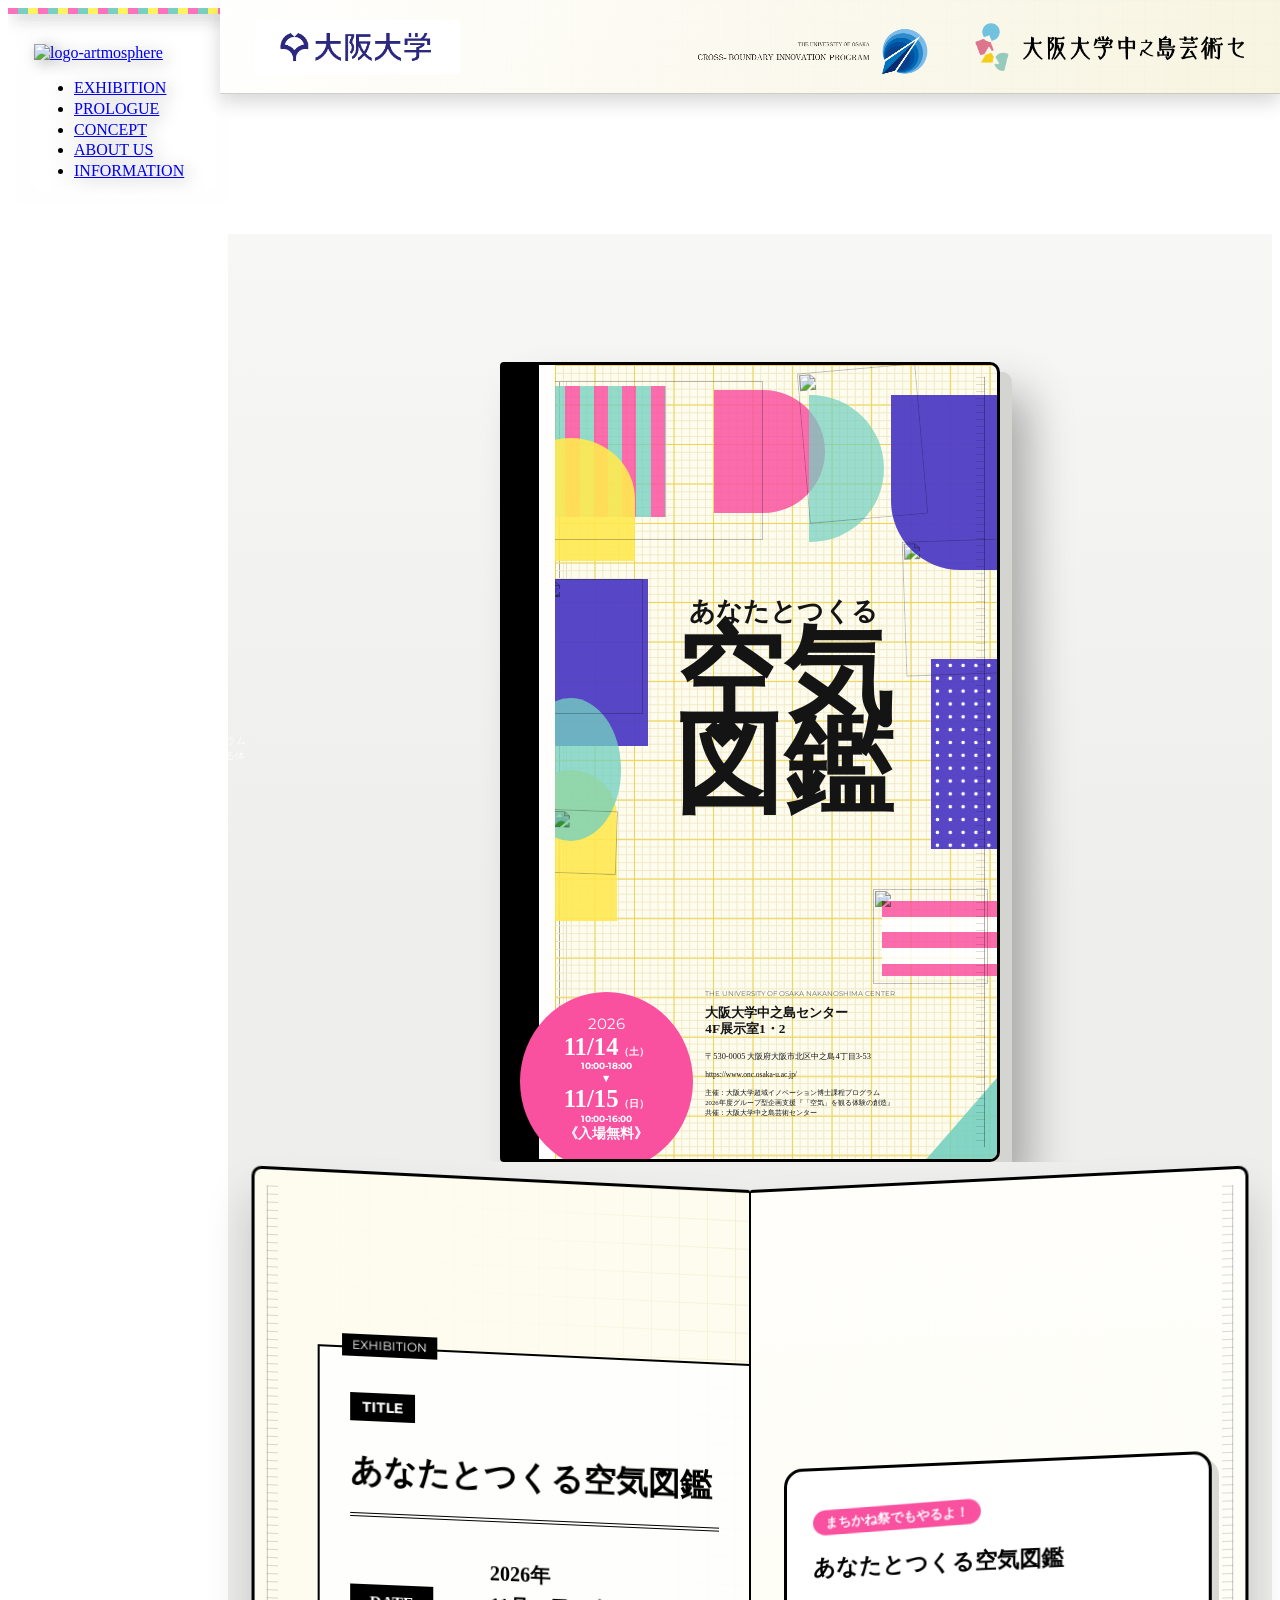
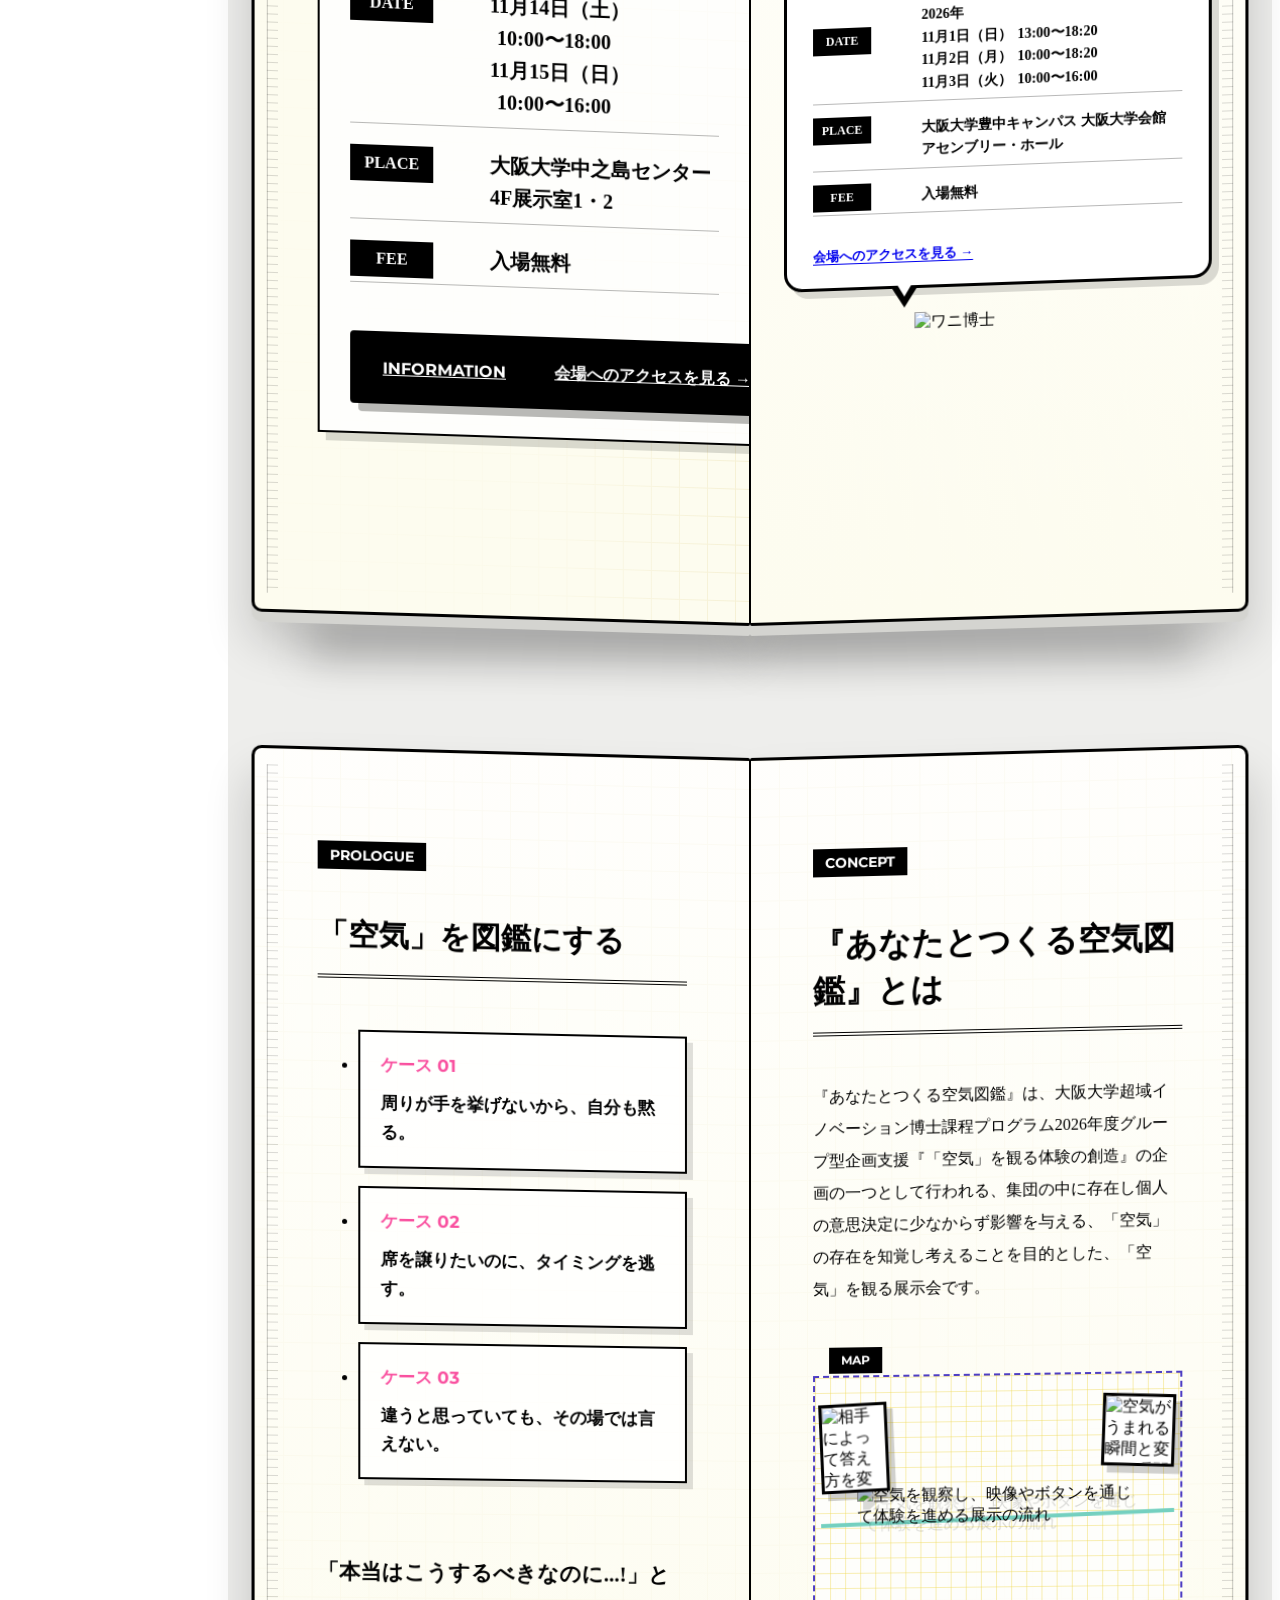
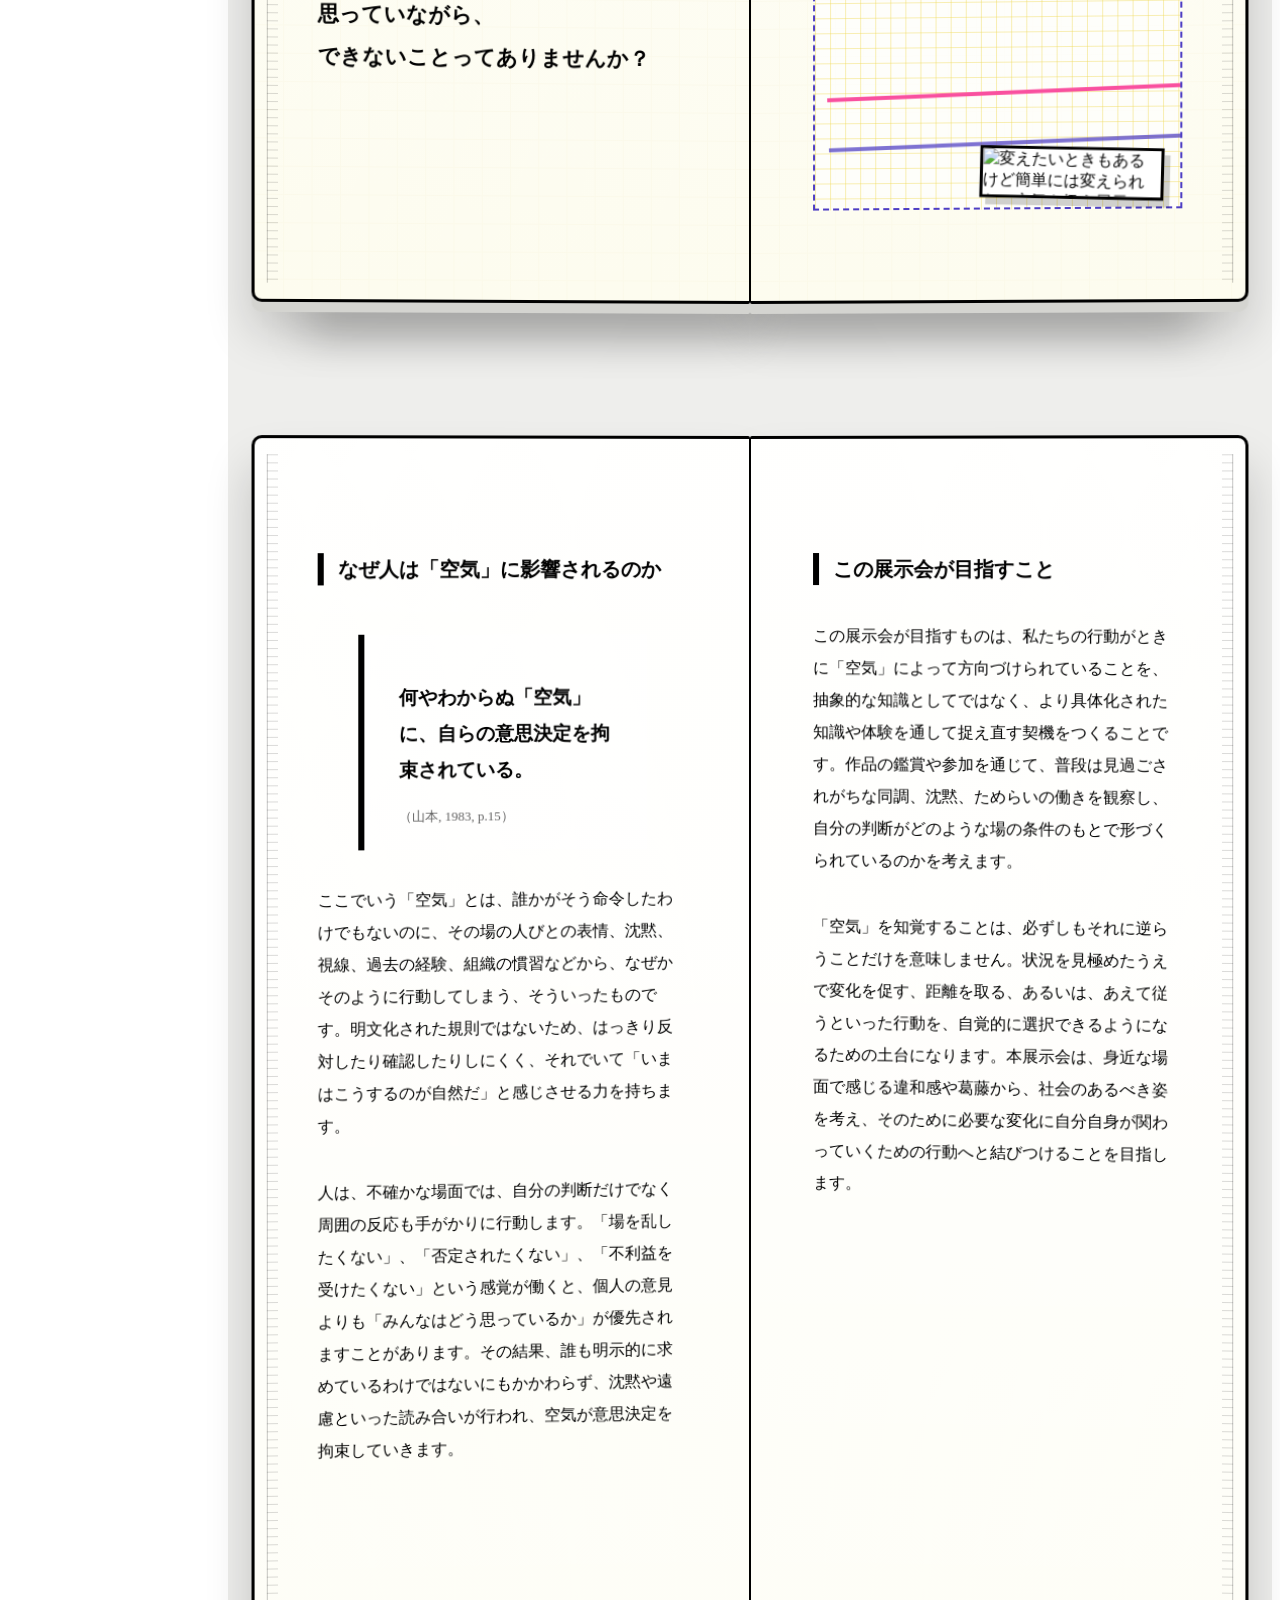
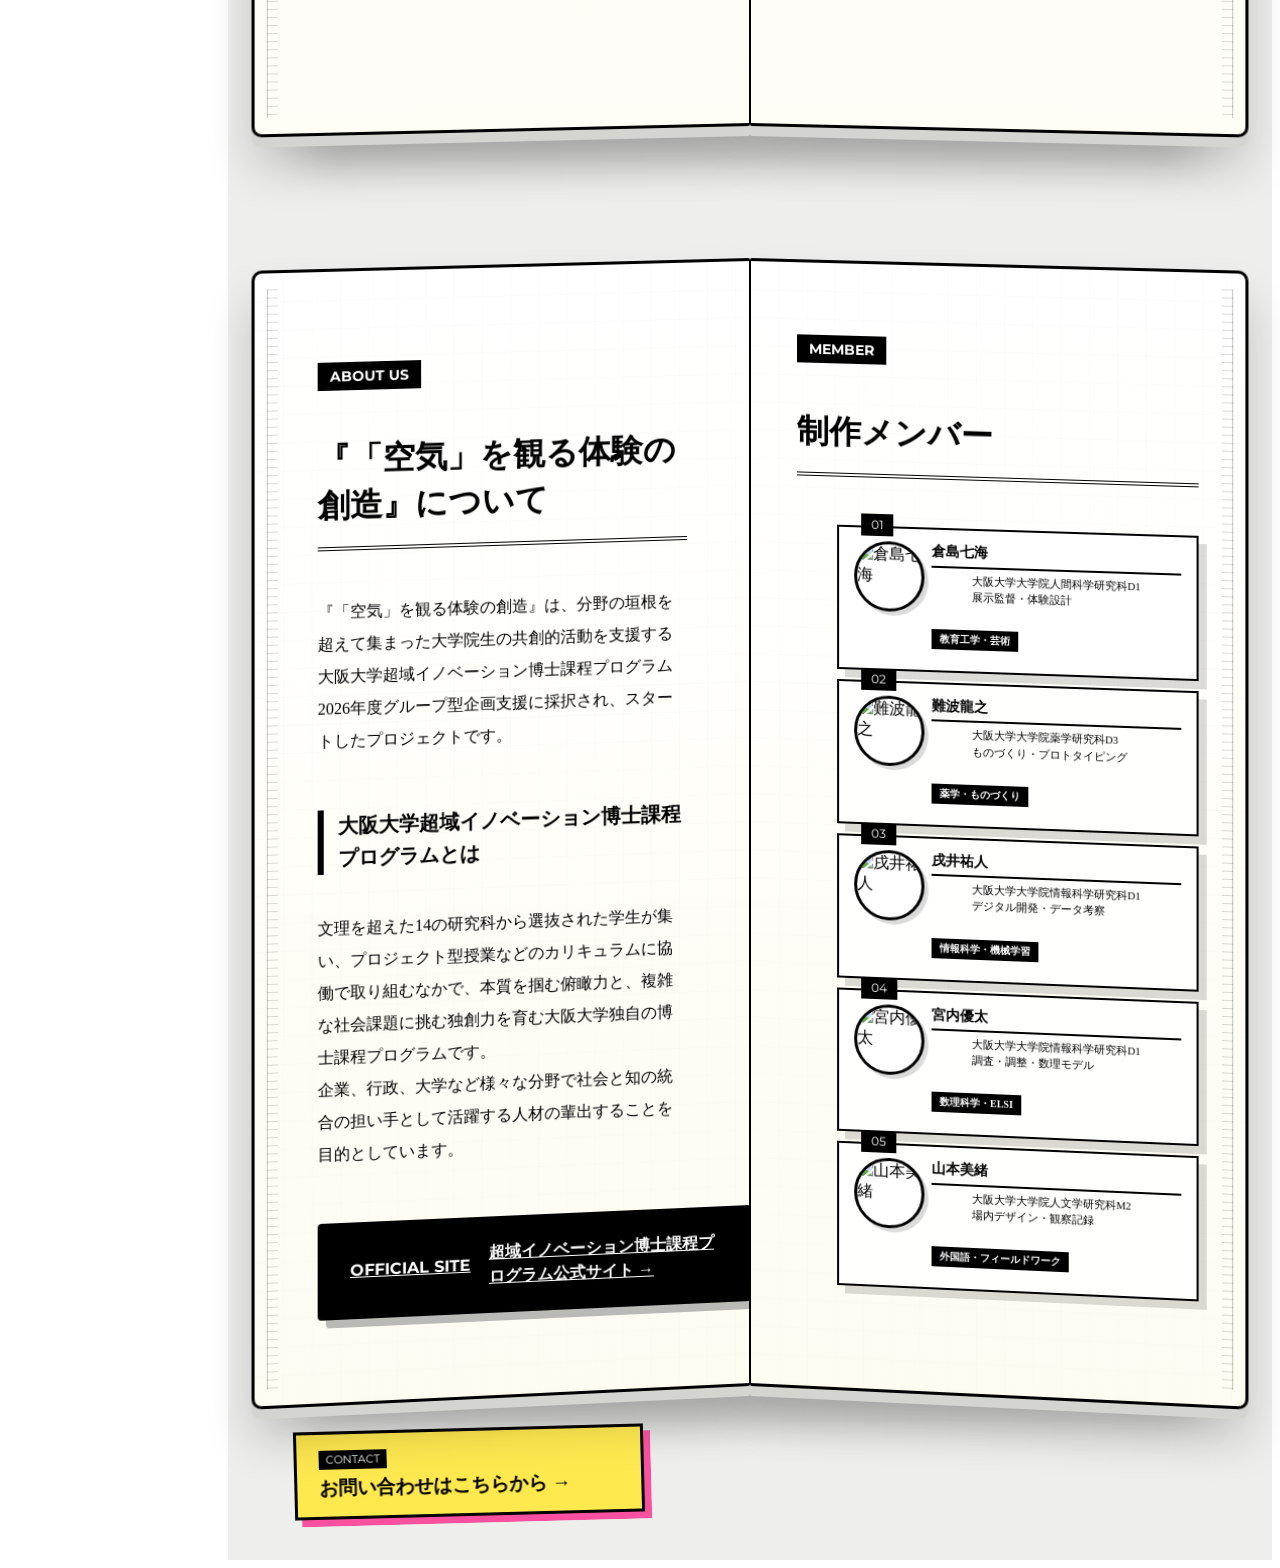
==== commit cd027417: "Update responsive navigation and footer branding" ====
--- a/index.html
+++ b/index.html
@@ -9,6 +9,7 @@
         <meta name = "viewport" content = "width=device-width">
         <script src = "./js/scroll-reveal.js"></script>
         <script src = "./js/upcoming-event.js" defer></script>
+        <script src = "./js/mobile-menu.js" defer></script>
         <link href = "./css/common.css" rel = "stylesheet">
         <link href = "./css/book.css" rel = "stylesheet">
         <link href = "./css/concept.css" rel = "stylesheet">
@@ -24,7 +25,7 @@
                 <a class = "header-logo" href = "./index.html">
                     <img src = "./images/common/logo.png" alt = "logo-artmosphere">
                 </a>
-                <div class = "header-menu">
+                <div class = "header-menu" id = "site-menu">
                     <nav class = "menu">
                         <ul>
                             <li><a href = "#exhibition">EXHIBITION</a></li>
@@ -36,7 +37,21 @@
                     </nav>
                 </div>
             </div>
+            <button class = "mobile-menu-toggle" type = "button" aria-controls = "site-menu" aria-expanded = "false" aria-label = "メニューを開く">
+                <span></span>
+                <span></span>
+                <span></span>
+            </button>
         </header>
+        <div class = "site-logo-bar" aria-label = "関連団体ロゴ">
+            <div class = "site-logo-bar-inner">
+                <img class = "site-logo site-logo-osaka" src = "./images/common/J_C1_bl_RGB.jpg" alt = "大阪大学">
+                <div class = "site-logo-partners">
+                    <img class = "site-logo site-logo-cbi" src = "./images/common/02_CBI_EN_RGB.png" alt = "大阪大学超域イノベーション博士課程プログラム">
+                    <img class = "site-logo site-logo-onac" src = "./images/common/onac_logo_横並び.png" alt = "大阪大学中之島芸術センター">
+                </div>
+            </div>
+        </div>
         <main class = "main has-open-book">
             <!-- 表紙。本のページの形は保ったまま、中身を告知ポスターの版面にしている -->
             <div class = "first-view">
@@ -223,7 +238,7 @@
                         <h2 class = "book-heading">『「空気」を観る体験の創造』について</h2>
                         <p class = "book-text">『「空気」を観る体験の創造』は、分野の垣根を超えて集まった大学院生の共創的活動を支援する大阪大学超域イノベーション博士課程プログラム2026年度グループ型企画支援に採択され、スタートしたプロジェクトです。</p>
                         <h3 class = "book-subheading">大阪大学超域イノベーション博士課程プログラムとは</h3>
-                        <p class = "book-text">社会における複雑で困難な状況に対して「あるべきすがた」を着想し、新たな知の探求や知と知の融合を構想することにより価値を創り出す取り組みを先導できる高度人材の育成を目標とした、大阪大学独自の博士課程プログラムです。</p>
+                        <p class = "book-text">文理を超えた14の研究科から選抜された学生が集い、プロジェクト型授業などのカリキュラムに協働で取り組むなかで、本質を掴む俯瞰力と、複雑な社会課題に挑む独創力を育む大阪大学独自の博士課程プログラムです。<br>企業、行政、大学など様々な分野で社会と知の統合の担い手として活躍する人材の輩出することを目的としています。</p>
                         <a class = "stamp-link" href = "https://www.cbi.osaka-u.ac.jp/" target = "_blank" rel = "noopener noreferrer">
                             <span>OFFICIAL SITE</span>
                             <strong>超域イノベーション博士課程プログラム公式サイト</strong>
@@ -283,6 +298,13 @@
             </section>
         </main>
         <footer class = "footer">
+            <div class = "footer-logo-set" aria-label = "関連団体ロゴ">
+                <img class = "footer-logo footer-logo-osaka" src = "./images/common/J_C1_bl_RGB.jpg" alt = "大阪大学">
+                <div class = "footer-logo-partners">
+                    <img class = "footer-logo footer-logo-cbi" src = "./images/common/02_CBI_EN_RGB.png" alt = "大阪大学超域イノベーション博士課程プログラム">
+                    <img class = "footer-logo footer-logo-onac" src = "./images/common/onac_logo_横並び.png" alt = "大阪大学中之島芸術センター">
+                </div>
+            </div>
             <p class = "footer-about-us">主催：<br>大阪大学超域イノベーション博士課程プログラム2026年度グループ型企画支援『「空気」を観る体験の創造』<br>共催：<br>大阪大学中之島芸術センター</p>
             <p class = "copyright"><small>Copyright &copy; 2026 あなたとつくる空気図鑑 All rights reserved.</small></p>
         </footer>
--- a/css/book.css
+++ b/css/book.css
@@ -16,6 +16,7 @@
   --shade: #d4d4d0;
   --shade-strong: #b9b9b6;
   --sidebar-width: 220px;
+  --top-logo-bar-height: 78px;
   /* 栞の切り欠き（V字）の深さと、栞の先端を床から浮かせる高さ */
   --ribbon-notch: 26px;
   --ribbon-gap: 20px;
@@ -33,6 +34,7 @@
   top: 0;
   right: auto;
   bottom: var(--ribbon-gap);
+  z-index: 14;
   width: var(--sidebar-width);
   clip-path: polygon(
     0 0,
@@ -115,6 +117,79 @@
   border-left: 4px solid var(--paper);
 }
 
+.mobile-menu-toggle {
+  display: none;
+}
+
+/* ==========================================================
+   1.5. site-logo-bar — ページ上部の関連ロゴ帯
+   ========================================================== */
+
+.site-logo-bar {
+  height: var(--top-logo-bar-height);
+  padding: 8px 28px 8px 22px;
+  position: fixed;
+  top: 0;
+  right: 0;
+  left: var(--sidebar-width);
+  z-index: 8;
+  background-color: #fdfcef;
+  background-image:
+    linear-gradient(115deg, rgba(255, 255, 255, 0.92), rgba(246, 242, 221, 0.78)),
+    linear-gradient(to right, rgba(0, 0, 0, 0.04) 1px, transparent 1px),
+    linear-gradient(to bottom, rgba(0, 0, 0, 0.035) 1px, transparent 1px);
+  background-size: 100% 100%, 22px 22px, 22px 22px;
+  box-shadow:
+    inset 0 -1px 0 rgba(0, 0, 0, 0.18),
+    0 8px 18px rgba(0, 0, 0, 0.16);
+}
+
+.site-logo-bar-inner {
+  height: 100%;
+  display: flex;
+  justify-content: space-between;
+  align-items: center;
+  gap: 32px;
+}
+
+.site-logo {
+  display: block;
+  background-color: transparent;
+  object-position: center;
+}
+
+.site-logo-osaka {
+  width: 220px;
+  height: 54px;
+  padding: 6px 12px;
+  object-fit: cover;
+}
+
+.site-logo-partners {
+  min-width: 0;
+  flex: 1 1 auto;
+  display: flex;
+  justify-content: flex-end;
+  align-items: center;
+  gap: 24px;
+}
+
+.site-logo-cbi {
+  width: clamp(420px, 37vw, 540px);
+  height: 56px;
+  padding: 4px 8px;
+  object-fit: cover;
+  object-position: right center;
+}
+
+.site-logo-onac {
+  width: clamp(250px, 21vw, 310px);
+  height: 48px;
+  padding: 4px 8px;
+  object-fit: cover;
+  object-position: left center;
+}
+
 /* ==========================================================
    2. main — 本を置いた机の面
    ========================================================== */
@@ -122,7 +197,7 @@
 .main {
   --book-width: min(760px, calc(100% - 88px));
   margin-left: var(--sidebar-width);
-  padding-top: 0;
+  padding-top: var(--top-logo-bar-height);
   padding-bottom: 56px;
   background-color: #eeeeec;
   background-image:
@@ -143,7 +218,7 @@
   position: fixed;
   left: 0;
   bottom: var(--ribbon-gap);
-  z-index: 11;
+  z-index: 15;
   width: var(--sidebar-width);
   margin-left: 0;
   padding: 0 26px calc(var(--ribbon-notch) + 12px);
@@ -163,6 +238,10 @@
   margin-top: 12px;
   font-size: 9px;
   line-height: 1.5;
+}
+
+.footer-logo-set {
+  display: none;
 }
 
 /* ==========================================================
@@ -697,71 +776,228 @@
 }
 
 @media (max-width: 700px) {
-  /* 栞が細くなるので切り欠きも浅くする。
-     --sidebar-width を上書きすれば header / footer / main の
-     3 か所すべてに効く（それぞれ変数を参照しているため） */
   :root {
-    --sidebar-width: 82px;
-    --ribbon-notch: 15px;
-    --ribbon-gap: 13px;
-  }
-
+    --sidebar-width: 0px;
+    --top-logo-bar-height: 0px;
+  }
+
+  .site-logo-bar {
+    display: none;
+  }
+
+  .header {
+    position: static;
+    top: auto;
+    right: auto;
+    bottom: auto;
+    left: auto;
+    z-index: 30;
+    width: auto;
+    height: 0;
+    overflow: visible;
+    clip-path: none;
+    filter: none;
+    color: var(--ink);
+    background-color: transparent;
+    pointer-events: none;
+  }
+
+  .header::after,
   .header::before {
-    top: 10px;
-    right: 6px;
-    left: 6px;
+    display: none;
   }
 
   .header-inner {
-    padding: 28px 10px;
-    align-items: center;
-    gap: 34px;
+    max-width: none;
+    width: auto;
+    height: auto;
+    padding: 0;
+    display: block;
+    gap: 0;
+    pointer-events: none;
   }
 
   .header-logo {
-    width: 64px;
+    display: none;
+  }
+
+  .header-menu {
+    width: min(300px, calc(100vw - 36px));
+    padding: 18px;
+    position: fixed;
+    right: 18px;
+    bottom: 88px;
+    z-index: 31;
+    max-height: calc(100dvh - 122px);
+    overflow-y: auto;
+    color: var(--ink);
+    background-color: #fdfcef;
+    background-image:
+      linear-gradient(115deg, rgba(255, 255, 255, 0.95), rgba(246, 242, 221, 0.9)),
+      linear-gradient(to right, rgba(241, 220, 92, 0.24) 1px, transparent 1px),
+      linear-gradient(to bottom, rgba(241, 220, 92, 0.24) 1px, transparent 1px);
+    background-size: 100% 100%, 18px 18px, 18px 18px;
+    border: 3px solid var(--ink);
+    box-shadow:
+      7px 7px 0 #f9509f,
+      20px 22px 34px rgba(0, 0, 0, 0.24);
+    opacity: 0;
+    visibility: hidden;
+    transform: translateY(12px);
+    transition:
+      opacity 160ms ease,
+      transform 160ms ease,
+      visibility 160ms ease;
+    pointer-events: none;
+  }
+
+  body.is-menu-open .header-menu {
+    opacity: 1;
+    visibility: visible;
+    transform: translateY(0);
+    pointer-events: auto;
+  }
+
+  .mobile-menu-toggle {
+    width: 60px;
+    height: 60px;
+    position: fixed;
+    right: max(18px, env(safe-area-inset-right));
+    bottom: max(18px, env(safe-area-inset-bottom));
+    z-index: 32;
+    display: grid;
+    place-content: center;
+    gap: 5px;
+    background-color: #ffe94f;
+    border: 3px solid var(--ink);
+    border-radius: 50%;
+    box-shadow: 5px 5px 0 #f9509f;
+    cursor: pointer;
+    pointer-events: auto;
+  }
+
+  .mobile-menu-toggle span {
+    width: 24px;
+    height: 3px;
+    display: block;
+    background-color: var(--ink);
+    transition:
+      transform 160ms ease,
+      opacity 160ms ease;
+  }
+
+  body.is-menu-open .mobile-menu-toggle span:nth-child(1) {
+    transform: translateY(8px) rotate(45deg);
+  }
+
+  body.is-menu-open .mobile-menu-toggle span:nth-child(2) {
+    opacity: 0;
+  }
+
+  body.is-menu-open .mobile-menu-toggle span:nth-child(3) {
+    transform: translateY(-8px) rotate(-45deg);
   }
 
   .menu ul {
-    align-items: flex-start;
-    flex-wrap: nowrap;
-    gap: 22px;
+    display: grid;
+    gap: 10px;
   }
 
   .menu ul li a {
-    font-size: 9px;
+    padding: 12px 14px;
+    display: block;
+    color: var(--paper);
+    background-color: var(--ink);
+    font-size: 13px;
     line-height: 1.2;
+    box-shadow: 4px 4px 0 rgba(0, 0, 0, 0.16);
   }
 
   .menu ul li a[aria-current="page"] {
-    padding-left: 5px;
-    border-left-width: 2px;
+    padding-left: 14px;
+    border-left: 5px solid #f9509f;
   }
 
   .main {
     --book-width: calc(100% - 20px);
+    margin-left: 0;
+    padding-top: 0;
   }
 
   .footer {
-    padding: 0 10px calc(var(--ribbon-notch) + 10px);
+    width: auto;
+    margin-left: 0;
+    padding: 42px 22px 34px;
+    position: relative;
+    left: auto;
+    bottom: auto;
+    z-index: 1;
+    display: grid;
+    grid-template-columns: minmax(0, 1fr);
+    gap: 20px;
+    align-items: start;
+    color: var(--ink);
+    background-color: #fdfcef;
+    background-image:
+      linear-gradient(115deg, rgba(255, 255, 255, 0.95), rgba(246, 242, 221, 0.9)),
+      linear-gradient(to right, rgba(241, 220, 92, 0.24) 1px, transparent 1px),
+      linear-gradient(to bottom, rgba(241, 220, 92, 0.24) 1px, transparent 1px);
+    background-size: 100% 100%, 18px 18px, 18px 18px;
+    border-top: 3px solid var(--ink);
+    text-align: left;
+  }
+
+  .footer-logo-set {
+    display: grid;
+    gap: 14px;
+  }
+
+  .footer-logo {
+    display: block;
+    height: auto;
+  }
+
+  .footer-logo-osaka {
+    width: min(220px, 68vw);
+  }
+
+  .footer-logo-partners {
+    display: grid;
+    gap: 12px;
+  }
+
+  .footer-logo-cbi {
+    width: min(340px, 100%);
+    height: 88px;
+    object-fit: cover;
+    object-position: right center;
+  }
+
+  .footer-logo-onac {
+    width: min(320px, 100%);
   }
 
   .footer-about-us {
-    display: none;
+    display: block;
+    margin-top: 0;
+    font-size: 12px;
+    line-height: 1.8;
+    color: rgba(0, 0, 0, 0.78);
   }
 
   .copyright {
     margin-top: 0;
-    font-size: 9px;
+    font-size: 11px;
+    line-height: 1.6;
+    color: rgba(0, 0, 0, 0.66);
   }
 
   .copyright small {
-    display: none;
+    display: inline;
   }
 
   .copyright::before {
-    content: "© 2026\A 空気図鑑";
-    white-space: pre-line;
+    content: none;
   }
 
   .book-page {
@@ -808,6 +1044,13 @@
   }
 
   .footer-about-us {
-    display: none;
-  }
-}
+    font-size: 8px;
+    line-height: 1.35;
+  }
+
+  .copyright {
+    margin-top: 8px;
+    font-size: 8px;
+    line-height: 1.35;
+  }
+}
--- a/css/index.css
+++ b/css/index.css
@@ -34,8 +34,8 @@
    ========================================================== */
 
 .first-view {
-  min-height: 100vh;
-  min-height: 100svh;
+  min-height: calc(100vh - var(--top-logo-bar-height));
+  min-height: calc(100svh - var(--top-logo-bar-height));
   padding: 28px 24px 0;
   position: relative;
   overflow: hidden;
@@ -46,8 +46,8 @@
 
 .poster-page {
   grid-area: cover;
-  height: calc(100vh - 28px);
-  height: calc(100svh - 28px);
+  height: calc(100vh - var(--top-logo-bar-height) - 28px);
+  height: calc(100svh - var(--top-logo-bar-height) - 28px);
   min-height: 640px;
   margin: 0;
   padding: 0;
@@ -681,7 +681,7 @@
 #prologue,
 #concept,
 #about {
-  scroll-margin-top: 28px;
+  scroll-margin-top: calc(var(--top-logo-bar-height) + 28px);
 }
 
 .about-spread .spread-page {
@@ -846,8 +846,8 @@
 
 @media (max-width: 900px) {
   .poster-page {
-    height: calc(100vh - 28px);
-    height: calc(100svh - 28px);
+    height: calc(100vh - var(--top-logo-bar-height) - 28px);
+    height: calc(100svh - var(--top-logo-bar-height) - 28px);
     min-height: 600px;
     padding: 0;
   }
@@ -907,8 +907,8 @@
 
   /* 細い画面では背表紙が紙面を圧迫するので、背表紙自体を細くする */
   .poster-page {
-    height: calc(100vh - 22px);
-    height: calc(100svh - 22px);
+    height: calc(100vh - var(--top-logo-bar-height) - 22px);
+    height: calc(100svh - var(--top-logo-bar-height) - 22px);
     min-height: 540px;
     padding: 0;
     background-image:
@@ -997,8 +997,8 @@
   }
 
   .poster-page {
-    height: calc(100vh - 24px);
-    height: calc(100svh - 24px);
+    height: calc(100vh - var(--top-logo-bar-height) - 24px);
+    height: calc(100svh - var(--top-logo-bar-height) - 24px);
     min-height: 560px;
   }
 
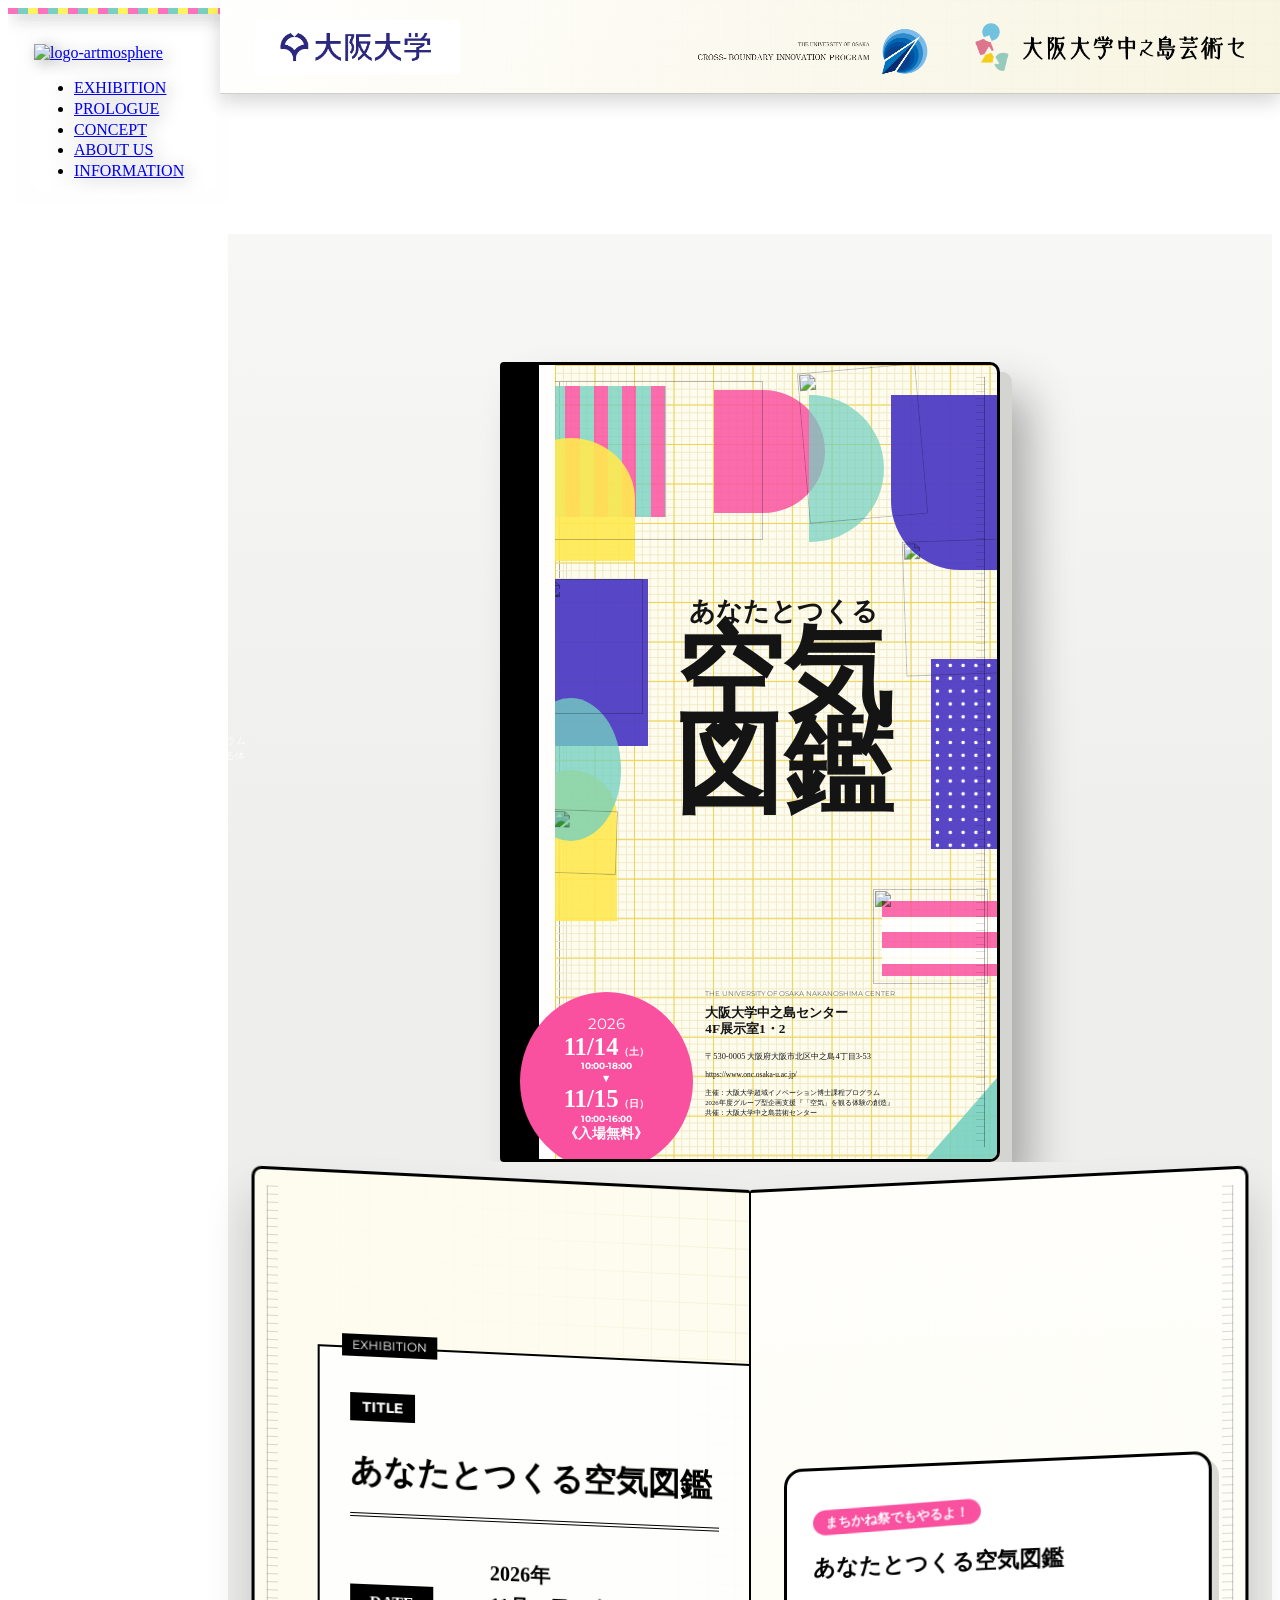
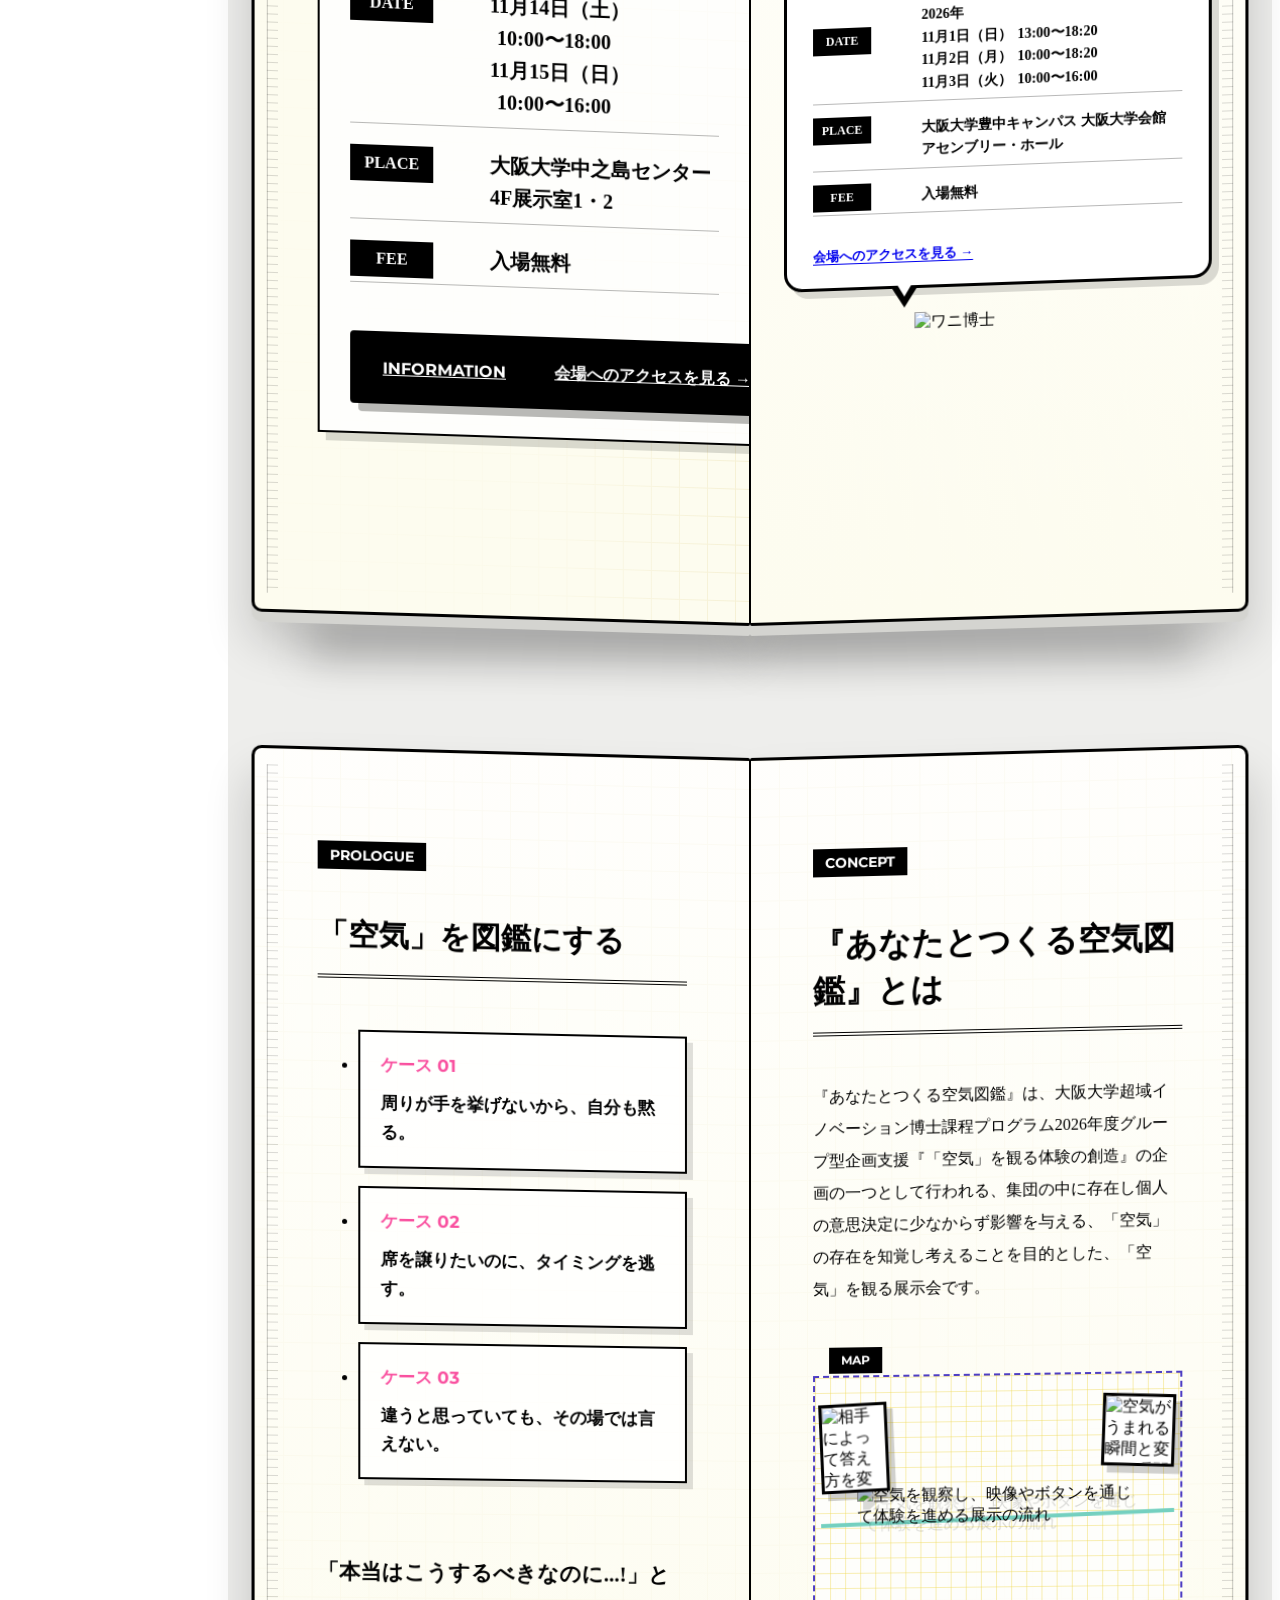
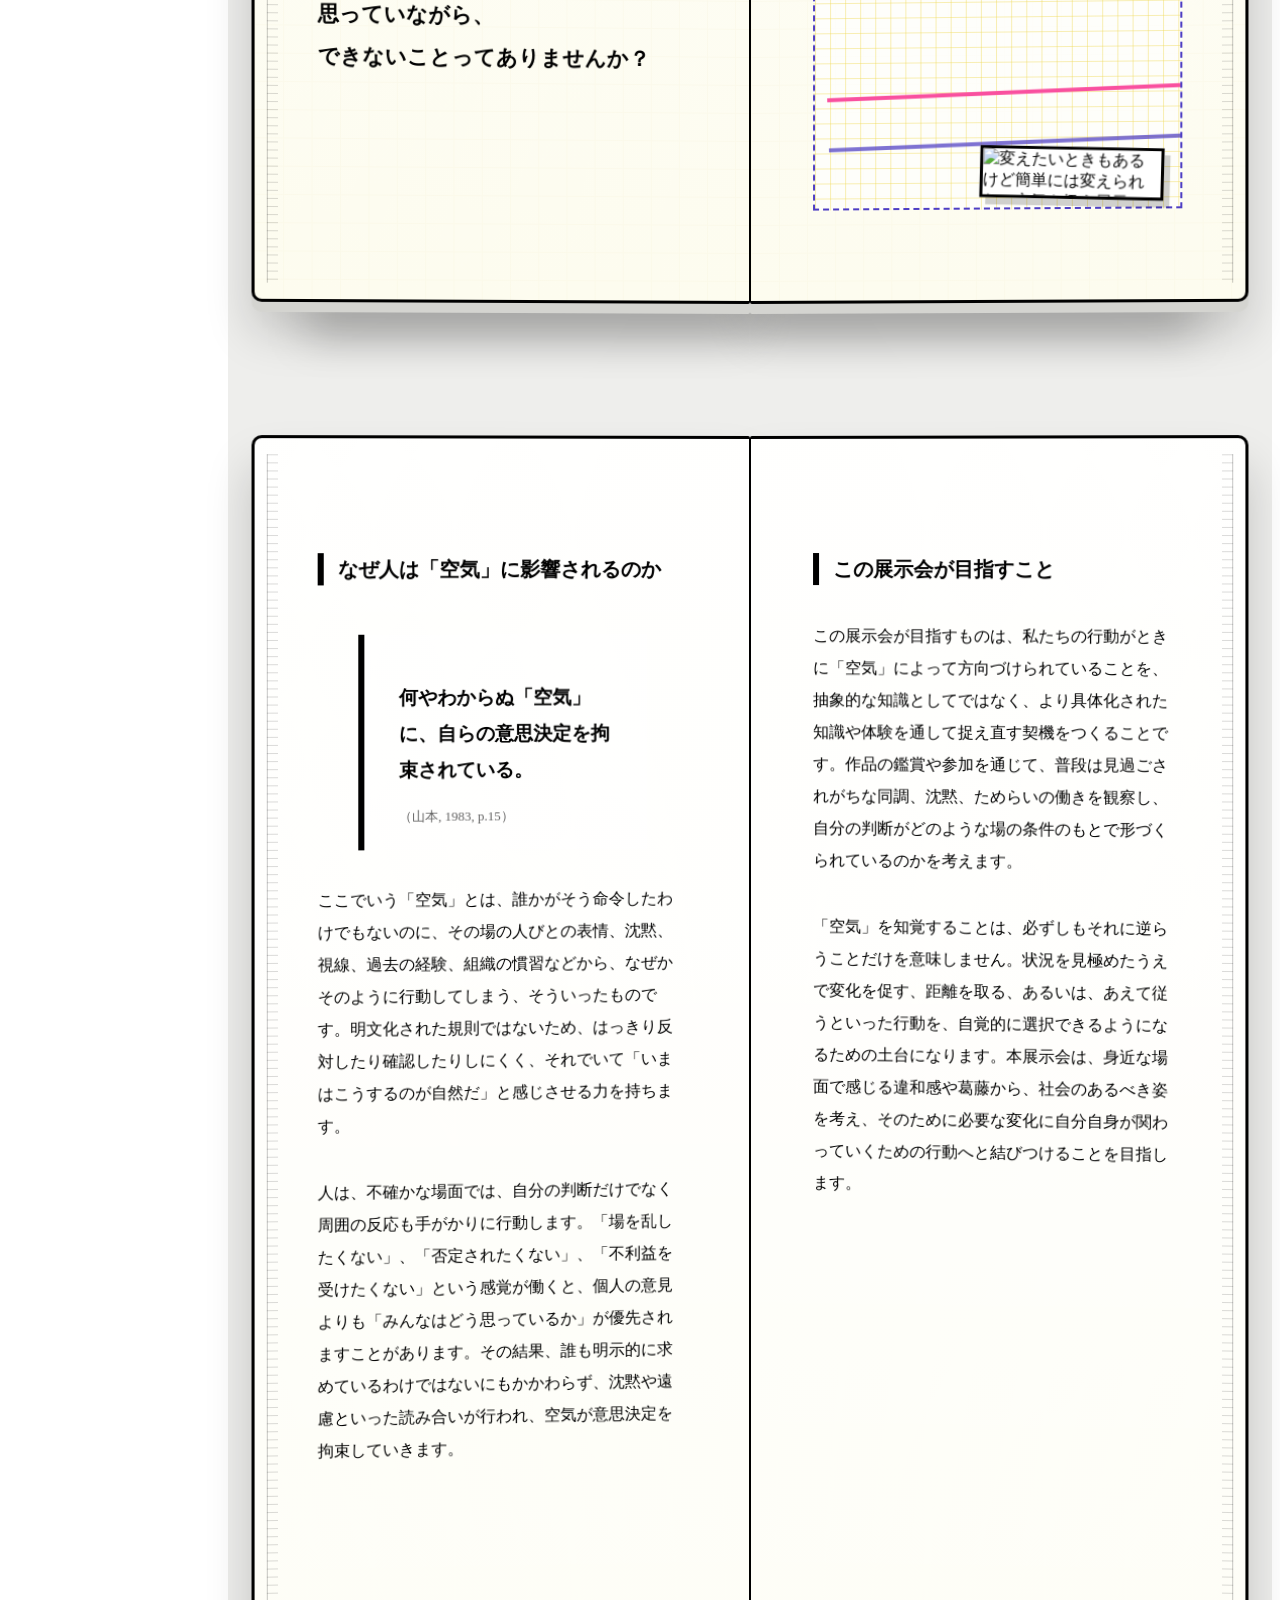
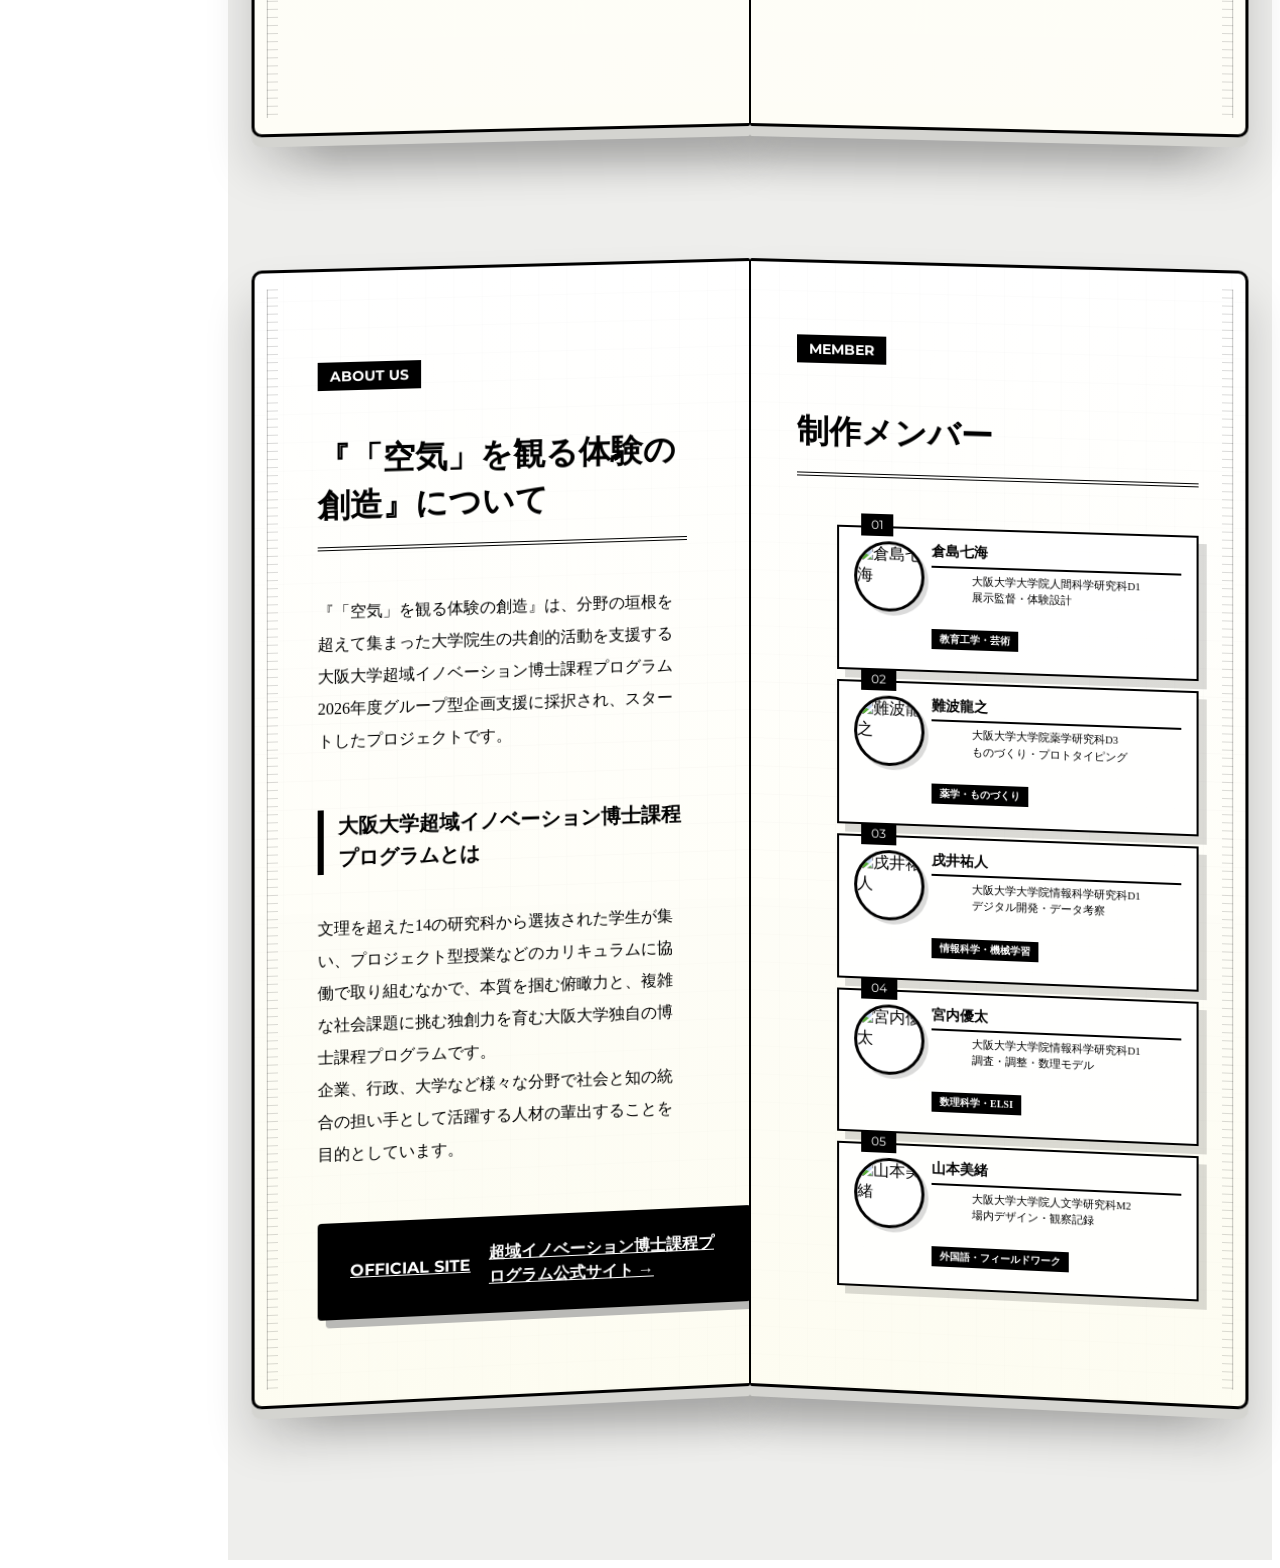
==== commit 52811b31: "Remove contact form and add analytics tags" ====
--- a/index.html
+++ b/index.html
@@ -18,6 +18,16 @@
         <link rel = "preconnect" href = "https://fonts.gstatic.com" crossorigin>
         <link href = "https://fonts.googleapis.com/css2?family=Montserrat:wght@700&display=swap" rel = "stylesheet">
     </head>
+
+     <!-- Google tag (gtag.js) -->
+    <script async src="https://www.googletagmanager.com/gtag/js?id=G-WQ47SYFM02"></script>
+    <script>
+    window.dataLayer = window.dataLayer || [];
+    function gtag(){dataLayer.push(arguments);}
+    gtag('js', new Date());
+
+    gtag('config', 'G-WQ47SYFM02');
+    </script>
 
     <body>
         <header class = "header">
@@ -290,10 +300,6 @@
                             </li>
                         </ul>
                     </div>
-                    <a class = "index-contact-link" href = "./info.html#contact">
-                        <span>CONTACT</span>
-                        <strong>お問い合わせはこちらから</strong>
-                    </a>
                 </article>
             </section>
         </main>
--- a/css/index.css
+++ b/css/index.css
@@ -778,51 +778,6 @@
   font-weight: bold;
 }
 
-.index-contact-link {
-  min-width: 300px;
-  padding: 16px 22px 15px;
-  position: absolute;
-  right: 600px;
-  bottom: -130px;
-  z-index: 4;
-  display: inline-flex;
-  flex-direction: column;
-  gap: 6px;
-  color: var(--ink);
-  background-color: var(--p-yellow);
-  border: 3px solid var(--ink);
-  box-shadow: 7px 7px 0 var(--p-pink);
-  text-decoration: none;
-  transform: rotate(-1.5deg);
-  transition:
-    transform 160ms ease,
-    box-shadow 160ms ease;
-}
-
-.index-contact-link:hover {
-  box-shadow: 4px 4px 0 var(--p-teal);
-  transform: translate(3px, 3px) rotate(-1.5deg);
-}
-
-.index-contact-link span {
-  width: fit-content;
-  padding: 4px 7px;
-  color: var(--paper);
-  background-color: var(--ink);
-  font-family: 'Montserrat', sans-serif;
-  font-size: 11px;
-  line-height: 1;
-}
-
-.index-contact-link strong {
-  font-size: 19px;
-  line-height: 1.35;
-}
-
-.index-contact-link strong::after {
-  content: " →";
-}
-
 /* ==========================================================
    10. レスポンシブ
 
@@ -892,11 +847,6 @@
   .home-member-card img {
     width: 60px;
     height: 60px;
-  }
-
-  .index-contact-link {
-    right: 16px;
-    bottom: -76px;
   }
 }
 
@@ -976,19 +926,6 @@
     width: 74px;
     height: 74px;
   }
-
-  .index-contact-link {
-    min-width: 0;
-    right: 4px;
-    bottom: -66px;
-    max-width: calc(100% - 8px);
-    padding: 14px 16px 13px;
-    box-shadow: 5px 5px 0 var(--p-pink);
-  }
-
-  .index-contact-link strong {
-    font-size: 16px;
-  }
 }
 
 @media (max-width: 520px) {
